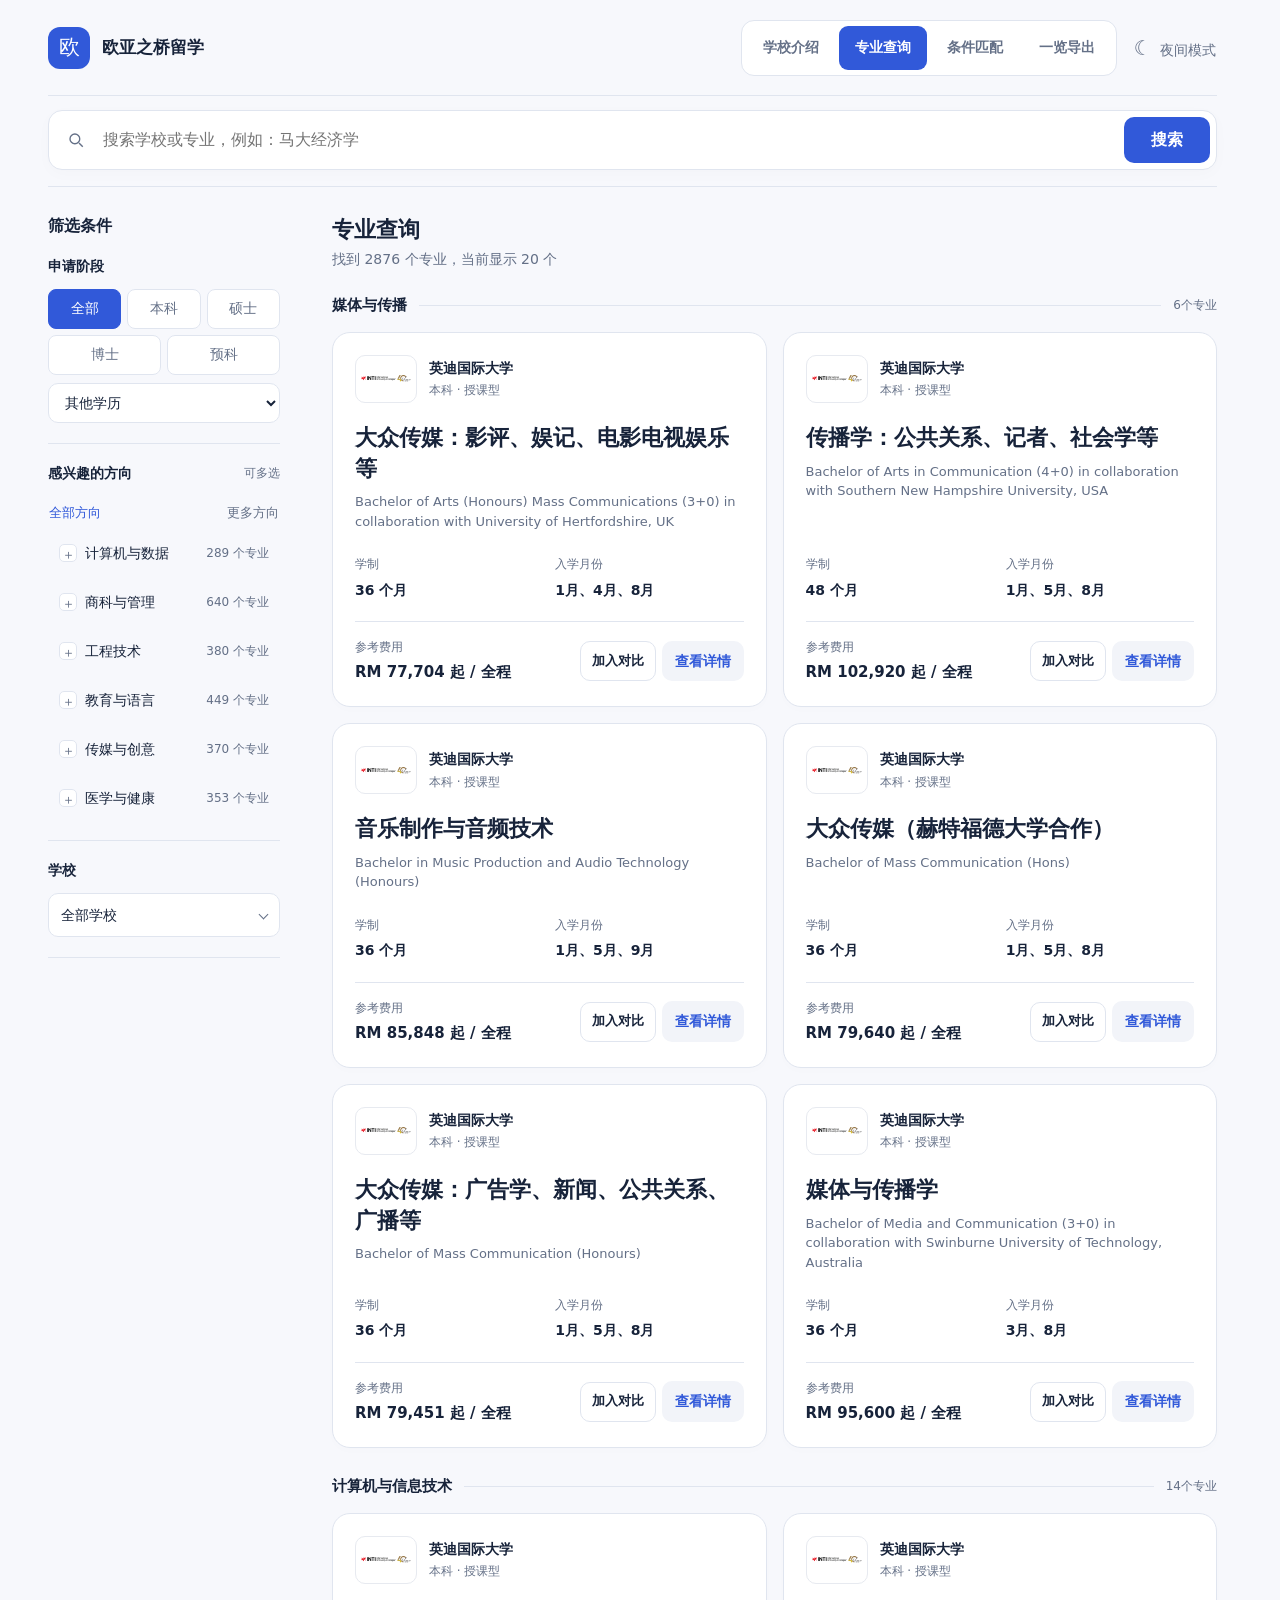
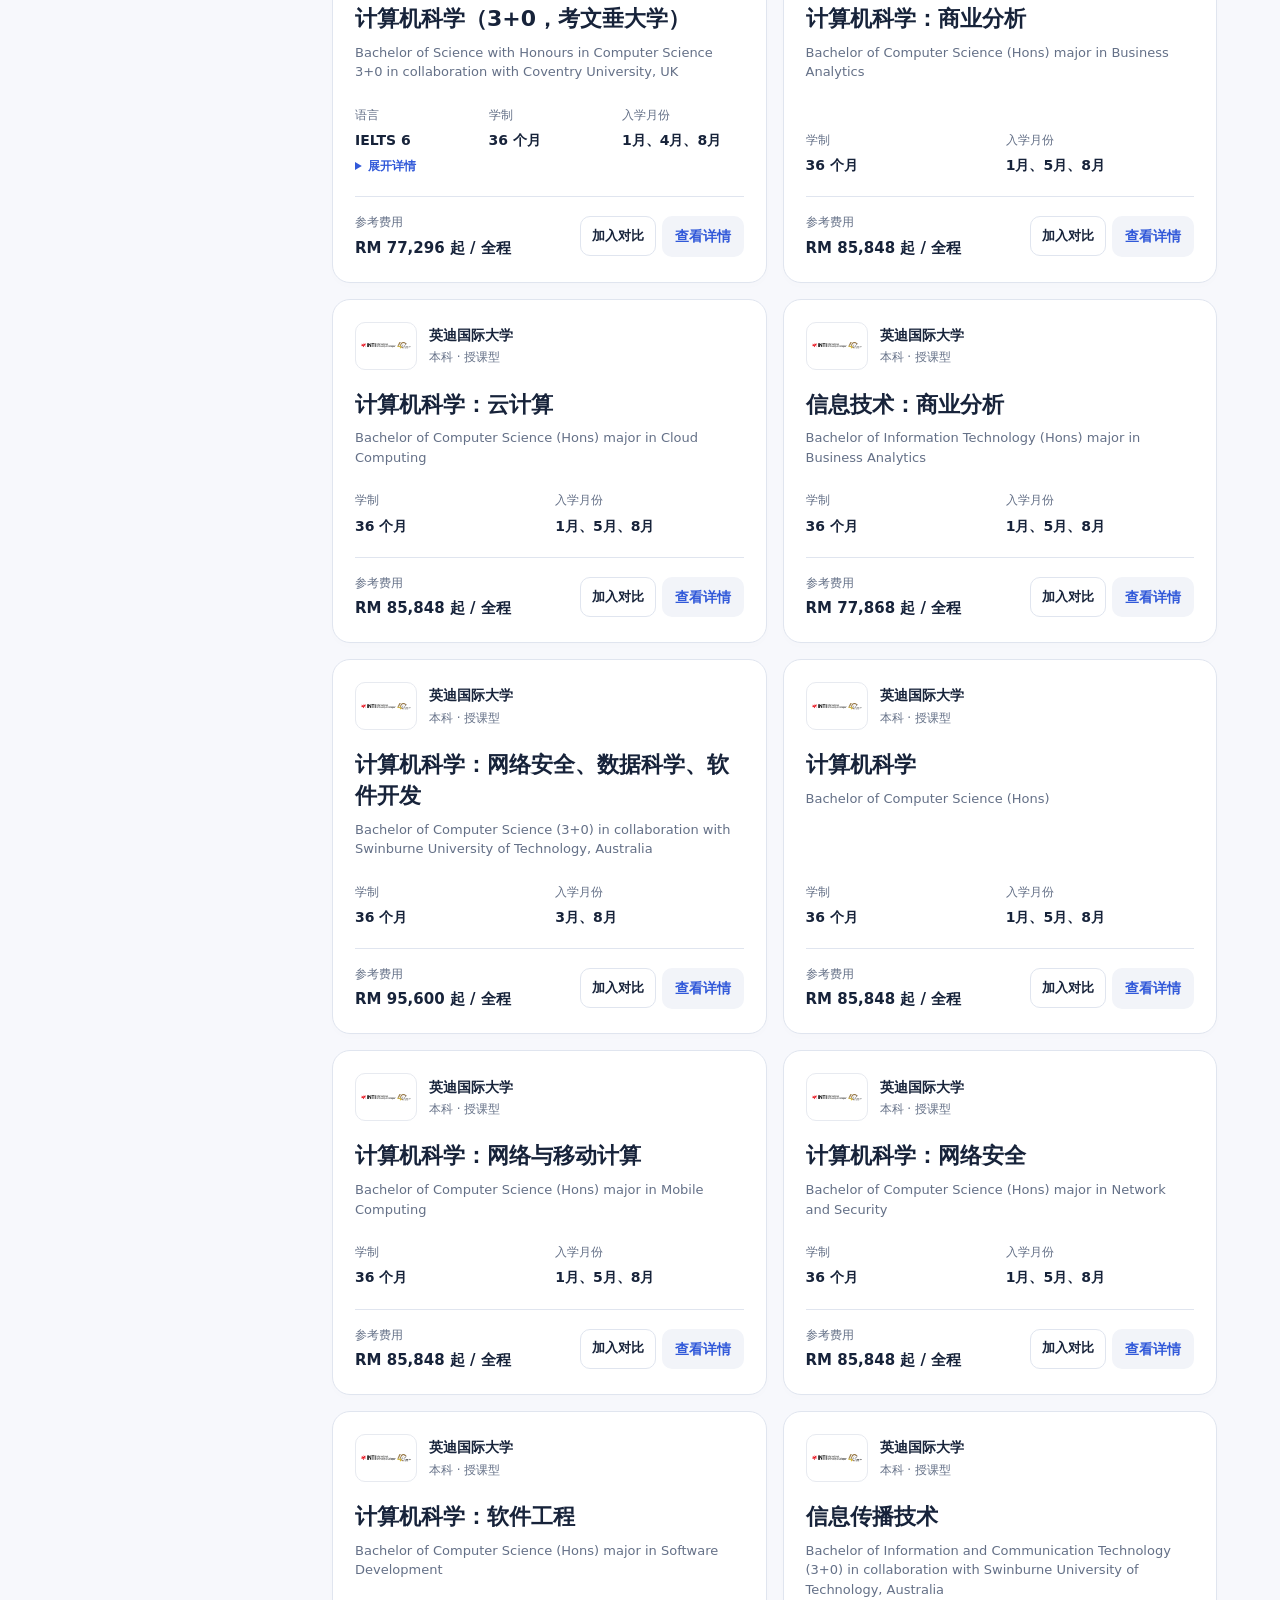
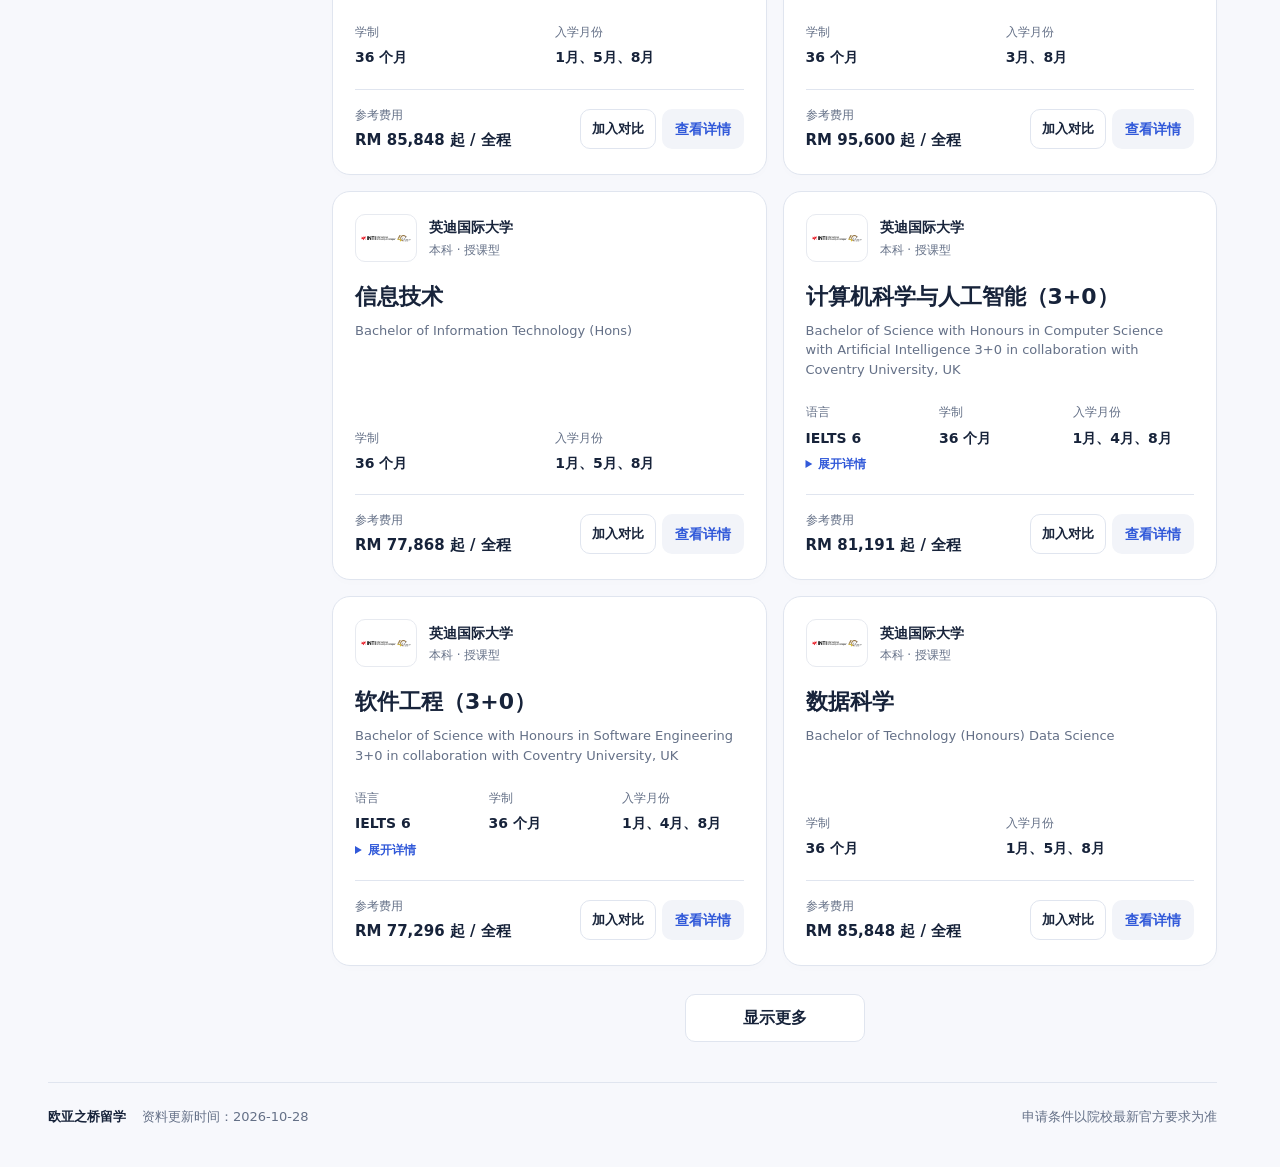
==== index.html @ bd7e1ab8 "Improve school and programme search" ====
<!doctype html>
<html lang="zh-CN"><head><meta charset="utf-8"><meta name="viewport" content="width=device-width,initial-scale=1,viewport-fit=cover">
<title>马来西亚留学专业查询</title><meta name="description" content="查询马来西亚院校专业、申请要求和学费，按学历、成绩与专业方向初筛适合的课程。"><meta name="theme-color" content="#f7f8fc"><script src="./theme.js?v=04ca59ab5c28aebd"></script><link rel="stylesheet" href="./style.css?v=04ca59ab5c28aebd"><link rel="icon" type="image/svg+xml" href="data:image/svg+xml,%3Csvg%20xmlns%3D%22http%3A%2F%2Fwww.w3.org%2F2000%2Fsvg%22%20viewBox%3D%220%200%2032%2032%22%3E%3Crect%20width%3D%2232%22%20height%3D%2232%22%20rx%3D%227%22%20fill%3D%22%230b0e11%22%2F%3E%3Cpath%20d%3D%22M7%208h8l1%202%201-2h8v16h-8l-1%202-1-2H7z%22%20fill%3D%22%2378d7d0%22%2F%3E%3Cpath%20d%3D%22M16%2010v14%22%20stroke%3D%22%230b0e11%22%20stroke-width%3D%222%22%2F%3E%3C%2Fsvg%3E"></head>
<body class="query-page"><main>
<header class="site-header"><a class="brand" href="./index.html" aria-label="欧亚之桥留学首页"><span class="brand-mark" aria-hidden="true">欧</span><span>欧亚之桥留学</span></a><div class="header-tools"><nav class="page-nav" aria-label="主要导航"><a class="page-link" href="./schools.html">学校介绍</a><a class="page-link" href="./index.html" aria-current="page">专业查询</a><a class="page-link" href="./match.html">条件匹配</a><a class="page-link" href="./overview.html">一览导出</a></nav><button id="themeToggle" class="theme-toggle" type="button" aria-pressed="false"><span aria-hidden="true">☾</span> 夜间模式</button></div></header>

<div class="explore-toolbar"><form id="search"><input id="q" type="search" enterkeyhint="search" aria-label="搜索学校或专业" placeholder="搜索学校或专业，例如：马大经济学"><button>搜索</button></form><button id="mobileFilters" class="secondary mobile-filter-toggle" type="button" aria-expanded="false" aria-controls="browsePanel">筛选条件</button><div id="activeFilters" class="active-filters" aria-label="已选条件" hidden></div></div>
<div class="query-layout">
<aside id="browsePanel" class="browse-panel" aria-label="筛选专业"><div class="filter-heading"><h2>筛选条件</h2><button id="closeFilters" class="secondary mobile-filter-toggle" type="button">完成</button></div>
  <section class="browse-step"><div class="step-heading"><h2>申请阶段</h2></div><input id="degree" type="hidden"><div class="stage-controls"><div id="degreeChoices" class="stage-choices"></div><select id="otherDegree" aria-label="其他学历"><option value="">其他学历</option><option value="Diploma">文凭课程</option><option value="Postgraduate Diploma">研究生文凭</option><option value="Postgraduate Certificate">研究生证书</option><option value="Certificate">证书课程</option><option value="Language Course">语言课程</option></select></div></section>
  <section class="browse-step"><div class="step-heading"><h2>感兴趣的方向</h2><span class="step-hint">可多选</span></div><input id="direction" type="hidden"><div class="direction-toolbar"><button id="allDirections" class="browse-all" type="button" aria-pressed="true">全部方向</button><button id="moreDirections" class="browse-all" type="button" aria-expanded="false" aria-controls="directionChoices">更多方向</button></div><div id="directionChoices" class="browse-directions"></div></section>
  <section class="browse-step school-step"><div class="step-heading"><h2>学校</h2></div><div class="filter-label school-control">学校<select id="university" aria-label="学校"><option value="">全部学校</option></select></div></section>
  <details id="filterPanel" class="filter-panel"><summary>更多申请条件</summary><div class="filter-content"><section class="filters advanced-filters"><div class="filter-label">学院<select id="faculty" aria-label="学院"><option value="">全部学院</option></select></div><div class="filter-label">培养类型<select id="type" aria-label="培养类型"><option value="">全部类型</option><option value="Coursework">授课型</option><option value="Research">研究型</option><option value="Mixed Mode">混合型</option><option value="Clinical">临床型</option></select></div><label>IELTS 要求不高于<input id="ielts" type="number" inputmode="decimal" min="0" max="9" step="0.5"></label><label>CGPA 要求不高于<input id="cgpa" type="number" inputmode="decimal" min="0" max="4" step="0.1"></label></section></div></details>
</aside>
<section class="directory" aria-label="专业查询结果"><div class="results-heading"><div><h1 class="directory-title">专业查询</h1><p id="count" role="status" aria-live="polite">正在加载专业资料…</p></div></div><div id="searchInterpretation" class="search-interpretation" aria-label="搜索条件识别" hidden></div><div id="results"></div><button id="loadMore" class="secondary load-more" type="button" hidden>显示更多</button></section>
</div><footer class="site-footer"><div class="footer-credit"><span class="site-brand">欧亚之桥留学</span><span id="dataDate"></span></div><span>申请条件以院校最新官方要求为准</span></footer></main>
<dialog id="detail" class="detail-panel" aria-labelledby="detailTitle"><div class="detail-bar"><span>专业详情</span><div class="detail-navigation"><button id="previousDetail" class="secondary" type="button" aria-label="查看上一个专业">上一个</button><button id="nextDetail" class="secondary" type="button" aria-label="查看下一个专业">下一个</button><button class="close" aria-label="关闭详情">×</button></div></div><div id="detailBody"></div></dialog>
<dialog id="copyFallback"><button class="close" aria-label="关闭">×</button><h2>复制文本</h2><p>自动复制未完成，请长按选中下方文字复制。</p><textarea id="copyText" readonly rows="12" aria-label="可复制的专业资料"></textarea></dialog>
<div id="toast" role="status" aria-live="polite" hidden></div><script src="./uum-guide.js?v=04ca59ab5c28aebd"></script><script src="./ui.js?v=04ca59ab5c28aebd"></script><script src="./detail.js?v=04ca59ab5c28aebd"></script><script src="./compare-export.js?v=04ca59ab5c28aebd"></script><script src="./compare.js?v=04ca59ab5c28aebd"></script><script src="./filters.js?v=04ca59ab5c28aebd"></script><script src="./search.js?v=04ca59ab5c28aebd"></script><script src="./hosted-data.js?v=04ca59ab5c28aebd"></script><script src="./app.js?v=04ca59ab5c28aebd"></script></body></html>
---- style.css ----
:root{font-family:"PingFang SC","Microsoft YaHei",system-ui,sans-serif;color:var(--ink);background:var(--bg);color-scheme:light;--bg:#f7f8fc;--panel:#fff;--surface:#f2f4f9;--panel2:#e9edf6;--ink:#17233a;--muted:#647087;--line:#e0e5ef;--accent:#3159d9;--action:#3159d9;--tint:#edf2ff;--nav:#edf0f6;--ease:cubic-bezier(.22,1,.36,1);--detail-width:min(560px,44vw)}
:root[data-theme=dark]{color-scheme:dark;--bg:#101725;--panel:#172235;--surface:#1d2a40;--panel2:#273650;--ink:#eef3fc;--muted:#a6b4cb;--line:#31415c;--accent:#a7beff;--action:#3d65df;--tint:#22375b;--nav:#1c2a40}
*{box-sizing:border-box}html{scroll-behavior:smooth;scrollbar-gutter:stable}body{margin:0;min-width:320px;line-height:1.6;background:var(--bg)}main{width:min(1480px,100%);margin:auto;padding:0 48px 40px}h1,h2,h3,h4,p{overflow-wrap:anywhere}h1,h2,h3,h4{line-height:1.4}h1{margin:0;font-size:clamp(28px,3.1vw,42px);letter-spacing:-.04em;font-weight:720}a{color:var(--accent);text-underline-offset:4px}button,input,select,textarea{font:inherit}button,a,input,select{-webkit-tap-highlight-color:transparent}button{min-height:44px;padding:10px 18px;border:1px solid transparent;border-radius:10px;color:#fff;background:var(--action);font-weight:600;cursor:pointer;touch-action:manipulation;transition:background 140ms,border-color 140ms,transform 140ms var(--ease),box-shadow 140ms}button:hover{background:#254bc6}button:active{transform:scale(.98)}button:disabled{opacity:.5;cursor:default;transform:none}.secondary{background:var(--panel);color:var(--ink);border-color:var(--line)}.secondary:hover{background:var(--tint);color:var(--accent);border-color:var(--accent)}button:focus-visible,summary:focus-visible,a:focus-visible{outline:3px solid var(--accent);outline-offset:3px}input,select,textarea{min-width:0;min-height:44px;padding:10px 12px;border:1px solid var(--line);border-radius:10px;background:var(--panel);color:var(--ink)}input:focus,select:focus,textarea:focus{outline:2px solid var(--accent);outline-offset:1px}[hidden]{display:none!important}
.site-header{display:flex;align-items:center;justify-content:space-between;gap:24px;min-height:96px;border-bottom:1px solid var(--line)}.brand{display:flex;align-items:center;gap:12px;color:var(--ink);text-decoration:none;font-size:17px;font-weight:700;flex-shrink:0}.brand-mark{display:grid;place-items:center;width:42px;height:42px;background:var(--action);color:#fff;border-radius:12px;font-size:21px;font-weight:500}.brand small{display:block;color:var(--muted);font-size:10px;letter-spacing:.13em;font-weight:500;margin-top:2px}.header-tools{display:flex;align-items:center;gap:16px}.page-nav{display:flex;gap:4px;padding:5px;border:1px solid var(--line);background:var(--panel);border-radius:13px}.page-link{display:inline-flex;align-items:center;justify-content:center;min-height:44px;padding:9px 16px;color:var(--muted);text-decoration:none;font-size:14px;font-weight:600;border-radius:9px;transition:background 140ms,color 140ms}.page-link:hover{color:var(--accent);background:var(--tint)}.page-link[aria-current=page]{background:var(--action);color:#fff}.theme-toggle{background:transparent;color:var(--muted);padding:8px 0;font-size:14px;font-weight:400;white-space:nowrap}.theme-toggle:hover{background:transparent;color:var(--accent)}.theme-toggle span{font-size:20px;margin-right:4px}
.explore-heading{display:flex;align-items:flex-end;justify-content:space-between;gap:24px;padding:30px 0 24px}.eyebrow{margin:0 0 8px;color:var(--accent);font-size:13px;font-weight:650;letter-spacing:.09em}.sub{margin:0 0 5px;color:var(--muted);font-size:15px}.explore-toolbar{display:flex;align-items:center;gap:12px;flex-wrap:wrap;position:sticky;top:0;z-index:12;padding:14px 0 16px;background:var(--bg);border-bottom:1px solid var(--line)}#search{min-width:0;display:flex;align-items:center;gap:8px;flex:1;margin:0;padding:6px;background:var(--panel);border:1px solid var(--line);border-radius:14px;box-shadow:0 4px 16px #17233a05}#search:focus-within{border-color:var(--accent);box-shadow:0 0 0 3px var(--tint)}#search:before{content:"";width:18px;height:18px;flex-shrink:0;margin-left:12px;background:url("data:image/svg+xml,%3Csvg xmlns='http://www.w3.org/2000/svg' viewBox='0 0 24 24' fill='none' stroke='%23647087' stroke-width='1.8'%3E%3Ccircle cx='10.5' cy='10.5' r='6.5'/%3E%3Cpath d='m16 16 5 5'/%3E%3C/svg%3E") center/contain no-repeat}#search input{flex:1;min-width:0;border:0;background:transparent;font-size:16px;padding:10px;outline:0}#search button{padding:9px 26px}.active-filters{display:flex;align-items:center;flex-wrap:wrap;gap:6px;flex-basis:100%;padding-top:2px}.selected-label{color:var(--muted);font-size:13px;margin-right:4px}.filter-chip{display:flex;align-items:center;gap:10px;min-height:36px;max-width:100%;padding:5px 10px;background:var(--tint);color:var(--accent);font-size:13px;font-weight:500;border-radius:8px}.filter-chip:hover{background:var(--panel2)}.filter-chip span{font-size:17px}.reset-filters{min-height:36px;background:transparent;color:var(--muted);padding:5px 10px;font-size:13px;font-weight:400}.reset-filters:hover{background:var(--surface);color:var(--accent)}
.query-layout{display:grid;grid-template-columns:248px minmax(0,1fr);align-items:start;gap:36px;padding-top:28px}.browse-panel{position:sticky;top:108px;max-height:calc(100dvh - 130px);overflow-y:auto;overflow-x:hidden;scrollbar-width:thin;padding-right:16px;overscroll-behavior:contain}.filter-heading{display:flex;align-items:center;justify-content:space-between}.filter-heading h2{margin:0;font-size:16px}.browse-step{padding:20px 0;border-bottom:1px solid var(--line)}.step-heading{display:flex;align-items:center;justify-content:space-between;gap:8px;margin-bottom:12px}.step-heading h2{margin:0;font-size:14px;font-weight:650}.step-hint{color:var(--muted);font-size:12px}.stage-controls{display:grid;gap:8px}.stage-choices{display:flex;flex-wrap:wrap;gap:6px}.stage-choices button{flex:1 0 29%;min-height:40px;padding:7px 8px;background:var(--panel);color:var(--muted);border:1px solid var(--line);border-radius:8px;font-size:14px;font-weight:500}.stage-choices button[aria-pressed=true]{background:var(--action);color:#fff;border-color:var(--action)}.stage-controls select{font-size:14px;width:100%;min-height:40px}.direction-toolbar{display:flex;justify-content:space-between;gap:8px}.browse-all{min-height:36px;padding:5px 0;background:transparent;color:var(--muted);font-size:13px;font-weight:400}.browse-all:hover{background:transparent;color:var(--accent)}.browse-all[aria-pressed=true]{color:var(--accent)}.browse-directions{display:grid;gap:5px;overflow-anchor:none}.direction-card{display:flex;align-items:center;justify-content:space-between;gap:8px;padding:9px 10px;min-height:44px;background:transparent;color:var(--ink);border:1px solid transparent;border-radius:9px;text-align:left;font-weight:400}.direction-card:hover{background:var(--surface)}.direction-card[aria-pressed=true]{background:var(--tint);color:var(--accent);border-color:var(--line)}.direction-name{display:flex;align-items:center;gap:8px;font-size:14px}.direction-mark{display:grid;place-items:center;order:-1;width:18px;height:18px;border:1px solid var(--line);border-radius:5px;font-size:13px;background:var(--panel);color:var(--muted)}.direction-card[aria-pressed=true] .direction-mark{background:var(--action);border-color:var(--action);color:#fff}.direction-hint{display:none}.direction-count{color:var(--muted);font-size:12px;white-space:nowrap}.school-control{font-size:0}.school-control select{width:100%;font-size:14px}.filter-panel{padding:16px 0}.filter-panel>summary{display:flex;align-items:center;justify-content:space-between;gap:8px;min-height:44px;font-size:14px;cursor:pointer;list-style:none;font-weight:600}.filter-panel>summary::-webkit-details-marker{display:none}.filter-panel>summary:after{content:"＋";font-weight:400;color:var(--muted);font-size:18px}.filter-panel[open]>summary:after{content:"−"}.filters{display:grid;gap:14px;padding-top:10px}.filters label,.filters .filter-label{font-size:14px;color:var(--muted)}.filters input,.filters select{display:block;width:100%;margin-top:6px}.mobile-filter-toggle{display:none}
.results-heading{display:flex;align-items:flex-end;justify-content:space-between;gap:20px;margin-bottom:24px}.directory-title{font-size:22px;margin:0 0 3px;letter-spacing:0}.results-heading .eyebrow{font-size:18px;letter-spacing:0;color:var(--ink);margin:0 0 3px;font-weight:650}#count{margin:0;color:var(--muted);font-size:14px;font-variant-numeric:tabular-nums}.results-hint{color:var(--muted);font-size:13px;padding-bottom:2px}.faculty{display:grid;grid-template-columns:repeat(2,minmax(0,1fr));gap:16px;margin-bottom:28px}.faculty>h2{grid-column:1/-1;display:flex;align-items:center;gap:12px;margin:0;font-size:15px;font-weight:600}.faculty>h2:after{content:"";height:1px;background:var(--line);flex:1}.faculty>h2 small{font-size:12px;color:var(--muted);font-weight:400;order:2}.course-card{display:flex;flex-direction:column;align-items:stretch;gap:0;margin:0;padding:22px;background:var(--panel);border:1px solid var(--line);border-radius:18px;box-shadow:0 3px 10px #17233a03;transition:border-color 180ms,box-shadow 180ms,transform 180ms var(--ease);min-width:0}.course-card:hover{border-color:#aebfeb;box-shadow:0 12px 26px #17233a0a;transform:translateY(-2px)}.course-card.is-selected{border-color:var(--accent);box-shadow:0 0 0 2px var(--tint)}.course-school{display:flex;align-items:center;gap:12px;margin-bottom:20px}.course-school>div{min-width:0}.match-school{display:flex;align-items:center;justify-content:center;flex-shrink:0;width:62px;height:48px;padding:5px;border:1px solid #e7eaf0;border-radius:10px;background:#fff;color:#17233a;text-align:center;font-size:13px;font-weight:600}.school-logo{width:52px;height:38px;max-width:100%;object-fit:contain}.school-name{margin:0;font-size:14px;font-weight:600;color:var(--ink)}.course-degree{display:block;margin-top:2px;font-size:12px;color:var(--muted)}.programme-content{flex:1}.course-card h3{margin:0;font-size:22px;letter-spacing:-.025em;line-height:1.4}.programme-title{display:block;text-align:left;padding:0;min-height:0;border:0;background:transparent;color:var(--ink);font-size:inherit;font-weight:650;line-height:inherit;border-radius:4px;overflow-wrap:anywhere}.programme-title:hover{background:transparent;color:var(--accent)}.match-program-meta{margin:8px 0 0;color:var(--muted);font-size:13px;line-height:1.5;overflow-wrap:anywhere}.course-facts{display:grid;grid-template-columns:repeat(3,minmax(0,1fr));gap:12px;margin:24px 0 20px}.course-facts div{min-width:0}.course-facts.facts-1{grid-template-columns:1fr}.course-facts.facts-2{grid-template-columns:repeat(2,minmax(0,1fr))}.course-facts dt{font-size:12px;color:var(--muted);margin-bottom:4px}.course-facts dd{font-size:14px;font-weight:600;margin:0;overflow-wrap:anywhere}.course-footer{display:flex;align-items:center;justify-content:space-between;gap:14px;padding-top:16px;margin-top:auto;border-top:1px solid var(--line)}.fee-label{display:block;color:var(--muted);font-size:12px}.course-fee{margin:3px 0 0;font-size:15px;font-weight:650;color:var(--ink)}.course-open{white-space:nowrap;flex-shrink:0;min-height:40px;padding:8px 12px;font-size:14px;background:var(--surface);border-color:transparent;color:var(--accent)}.answer{margin:0 0 18px;padding:12px;background:var(--tint);border-radius:10px;white-space:pre-line;font-size:14px}.answer h4{margin:0 0 5px;font-size:14px}.load-more{display:block;margin:28px auto 0;min-width:180px}.empty-state{padding:36px 24px;border:1px dashed var(--line);border-radius:16px;text-align:center;color:var(--muted)}.empty-state h2{font-size:20px;margin:0 0 8px;color:var(--ink)}.empty-state p{margin:0}.site-footer{display:flex;align-items:center;justify-content:space-between;flex-wrap:wrap;gap:16px;padding-top:24px;margin-top:40px;border-top:1px solid var(--line);color:var(--muted);font-size:13px}.footer-credit{display:flex;gap:16px;flex-wrap:wrap}.site-brand{color:var(--ink);font-weight:600}
/* One detail surface: a non-modal desktop panel and a full-screen mobile dialog. */
dialog{padding:24px;width:min(720px,94vw);max-height:90dvh;border:1px solid var(--line);border-radius:18px;background:var(--panel);color:var(--ink);box-shadow:0 20px 80px #0b17343d;overflow-y:auto;overscroll-behavior:contain;scrollbar-gutter:stable}dialog:not([open]){display:none}dialog::backdrop{background:#101b365c}.close{display:inline-grid;place-items:center;min-width:40px;min-height:40px;padding:2px 10px;background:var(--surface);color:var(--ink);font-size:24px;line-height:1;font-weight:400;border-color:var(--line)}.close:hover{background:var(--tint);color:var(--accent)}#copyFallback>.close{float:right}.detail-panel{max-width:none;position:fixed;inset:0 0 0 auto;width:var(--detail-width);height:100dvh;max-height:100dvh;margin:0;padding:0;border:0;border-left:1px solid var(--line);border-radius:0;box-shadow:-16px 0 60px #17233a15;z-index:30}.detail-bar{position:sticky;top:0;z-index:2;display:flex;align-items:center;justify-content:space-between;gap:12px;min-height:76px;padding:16px 24px;background:var(--panel);border-bottom:1px solid var(--line);font-size:14px;font-weight:600}.detail-navigation{display:flex;align-items:center;gap:6px}.detail-navigation>.secondary{min-height:40px;font-size:13px;padding:7px 10px}.detail-navigation button:disabled{opacity:.35}#detailBody{padding:26px 28px 40px}#detailBody h2{margin:0 0 10px;font-size:28px;letter-spacing:-.03em;line-height:1.4}.detail-school{display:flex;align-items:center;gap:12px;margin-bottom:24px}.detail-school p{margin:0;font-size:14px;font-weight:600}.detail-school small{display:block;font-size:12px;color:var(--muted);font-weight:400}.en{margin:0 0 22px;color:var(--muted);font-size:14px;line-height:1.6}.facts{display:grid;grid-template-columns:repeat(2,minmax(0,1fr));gap:12px;margin:24px 0}.facts div{min-width:0;padding:14px;background:var(--surface);border-radius:11px}.facts dt{font-size:12px;color:var(--muted)}.facts dd{margin:5px 0 0;font-size:14px;line-height:1.6;overflow-wrap:anywhere}.academic-preview{display:-webkit-box;-webkit-box-orient:vertical;-webkit-line-clamp:2;overflow:hidden}.requirements{margin-top:28px}.requirements>h3{font-size:18px;margin:0 0 8px}.summary-item{padding:18px 0;border-bottom:1px solid var(--line)}.summary-item:last-child{border-bottom:0}.summary-item h4{font-size:14px;margin:0 0 8px;color:var(--accent)}.summary-item p{margin:4px 0;white-space:pre-line;line-height:1.8;font-size:16px}.summary-item p.source,.source{font-size:13px;color:var(--muted)}.source a{color:var(--accent);overflow-wrap:anywhere}.actions{display:flex;flex-wrap:wrap;gap:10px;margin-top:24px}.actions button{font-size:14px}.modal-open{overflow:hidden}.detail-loading{padding:20px 0;min-height:300px}.detail-loading p{color:var(--muted);font-size:14px}.skeleton-line{height:18px;margin:22px 0;background:var(--panel2);border-radius:6px;animation:loading-pulse 1.1s ease-in-out infinite alternate}.skeleton-line:nth-child(3){width:82%}.skeleton-line:nth-child(4){width:62%}#copyText{width:100%;min-height:220px;margin-top:12px;font-size:16px}#toast{position:fixed;bottom:max(24px,env(safe-area-inset-bottom));left:50%;transform:translateX(-50%);width:max-content;max-width:calc(100vw - 32px);padding:12px 20px;background:var(--ink);color:var(--bg);border-radius:12px;z-index:100;box-shadow:0 8px 30px #0002;font-size:14px}
/* Guided matching shares the same school and programme visual language. */
.match-layout{display:grid;grid-template-columns:280px minmax(0,1fr);gap:64px;max-width:1160px;margin:36px auto 0;align-items:start}.match-guide{position:sticky;top:32px}.match-guide h2{margin:0 0 12px;font-size:26px}.match-guide>p{color:var(--muted);font-size:15px;margin:0 0 30px}.match-progress{display:grid;gap:8px;margin:0;padding:0;list-style:none}.match-progress button{display:flex;align-items:center;gap:12px;text-align:left;width:100%;background:transparent;color:var(--muted);padding:12px;font-size:14px;font-weight:500;border-radius:12px}.match-progress button:hover{background:var(--surface)}.match-progress button[aria-current=step]{background:var(--tint);color:var(--accent)}.progress-number{display:grid;place-items:center;width:30px;height:30px;border:1px solid var(--line);border-radius:50%;font-size:13px}.match-progress button[aria-current=step] .progress-number{background:var(--action);border-color:var(--action);color:#fff}.progress-label{display:grid;gap:2px}.progress-label small{font-size:12px;font-weight:400}.match-form{display:block;margin:0;border:1px solid var(--line);border-radius:22px;padding:30px;background:var(--panel);box-shadow:0 14px 40px #17233a04}.match-step-header{margin-bottom:28px}.match-step-header .eyebrow{font-size:13px}.match-step-header h1{font-size:28px;letter-spacing:-.03em;margin:0 0 8px}.match-step-header p:last-child{margin:0;color:var(--muted);font-size:14px}.match-form fieldset{padding:0;margin:0 0 26px;border:0;min-width:0}.match-form legend{padding:0;font-size:16px;font-weight:650;margin-bottom:12px}.match-form legend span{display:none}.choice-grid{display:grid;grid-template-columns:repeat(3,minmax(0,1fr));gap:10px}.direction-grid{grid-template-columns:repeat(3,minmax(0,1fr))}.five,.score-grid{grid-template-columns:repeat(3,minmax(0,1fr))}.choice-grid label{position:relative;min-width:0}.choice-grid input{position:absolute;opacity:0;inset:0;pointer-events:none}.choice-grid label>span{display:flex;min-height:70px;flex-direction:column;justify-content:center;padding:12px 14px;border:1px solid var(--line);border-radius:11px;background:var(--panel);color:var(--ink);font-size:14px;font-weight:600;cursor:pointer;transition:background 140ms,border-color 140ms,transform 140ms var(--ease)}.choice-grid label>span small{margin-top:5px;font-size:12px;color:var(--muted);font-weight:400}.choice-grid input:checked+span{border-color:var(--accent);background:var(--tint);color:var(--accent);box-shadow:inset 0 0 0 1px var(--accent)}.choice-grid input:focus-visible+span{outline:3px solid var(--accent);outline-offset:3px}.choice-grid label>span:hover{border-color:var(--accent);background:var(--surface)}.choice-grid label>span:active{transform:scale(.985)}.match-help{color:var(--muted);font-size:13px;margin:16px 0 0}.match-step-actions{display:flex;align-items:center;justify-content:space-between;gap:12px;padding-top:24px;border-top:1px solid var(--line)}.match-next,.match-submit{min-width:170px;margin-left:auto}.match-summary{display:flex;justify-content:space-between;align-items:center;gap:24px;margin:0 0 24px;padding:24px;border:1px solid var(--line);border-radius:18px;background:var(--panel)}.match-summary h2{margin:0 0 8px;font-size:28px;letter-spacing:-.03em}.match-summary p{margin:0;color:var(--muted);font-size:14px}.match-summary .eyebrow{margin-bottom:8px;color:var(--accent)}.match-results{margin-top:28px}.match-results #matchList{display:grid;grid-template-columns:repeat(3,minmax(0,1fr));gap:18px}.match-reasons{display:flex;flex-wrap:wrap;gap:6px;margin:0 0 18px}.match-reasons span{padding:5px 8px;border-radius:6px;background:var(--tint);color:var(--accent);font-size:12px;line-height:1.6}.conversion-note{padding:12px 0 0}.answer-summary{display:flex;flex-wrap:wrap;gap:6px;margin-bottom:24px}.answer-summary button{background:var(--tint);color:var(--accent);min-height:36px;padding:6px 12px;font-size:13px;font-weight:500}.match-form[hidden]{display:none}.match-step-meter{display:none}.match-error{color:var(--accent);font-size:14px;margin-top:16px}.match-results .empty-state{grid-column:1/-1}
.filter-select{position:relative;margin-top:6px}.school-control .filter-select{margin:0;font-size:14px}.filter-select>button{display:flex;align-items:center;justify-content:space-between;gap:8px;text-align:left;width:100%;padding:10px 12px;background:var(--panel);color:var(--ink);border:1px solid var(--line);font-size:14px;font-weight:400}.filter-select>button>span{overflow:hidden;text-overflow:ellipsis;white-space:nowrap}.filter-select>button:after{content:"";width:6px;height:6px;flex-shrink:0;border-right:1.5px solid var(--muted);border-bottom:1.5px solid var(--muted);transform:rotate(45deg)}.filter-select>button[aria-expanded=true]{border-color:var(--accent)}.filter-options{position:absolute;top:calc(100% + 6px);left:0;width:100%;max-height:260px;overflow:auto;overscroll-behavior:contain;padding:5px;background:var(--panel);border:1px solid var(--line);border-radius:12px;box-shadow:0 12px 30px #0002;z-index:20}.filter-options.above{top:auto;bottom:calc(100% + 6px)}.filter-options>button{display:block;text-align:left;width:100%;padding:10px;min-height:42px;background:transparent;color:var(--ink);font-size:14px;font-weight:400;white-space:normal}.filter-options>button:hover,.filter-options>button:focus-visible{background:var(--surface);outline:0;color:var(--accent)}.filter-options>button[aria-selected=true]{background:var(--tint);color:var(--accent)}
@keyframes loading-pulse{to{opacity:.4}}@keyframes content-in{from{opacity:0;transform:translateY(6px)}to{opacity:1;transform:none}}.course-card.arriving{animation:content-in 220ms var(--ease) both}#toast:not([hidden]){animation:content-in 160ms var(--ease)}
@media(min-width:1100px){body.detail-open .query-layout{margin-right:calc(var(--detail-width) - 20px);grid-template-columns:210px minmax(0,1fr);gap:24px}body.detail-open .faculty{grid-template-columns:1fr}body.detail-open .results-hint{display:none}body.detail-open .match-results{margin-right:calc(var(--detail-width) - 20px)}body.detail-open .match-results #matchList{grid-template-columns:1fr}}
@media(min-width:1100px) and (max-width:1399px){body.detail-open .browse-panel{display:none}body.detail-open .query-layout{grid-template-columns:minmax(0,1fr)}}
@media(max-width:1199px){main{padding-inline:28px}.query-layout{gap:24px;grid-template-columns:226px minmax(0,1fr)}.course-card{padding:18px}.course-card h3{font-size:20px}.course-facts{gap:8px}.match-layout{gap:32px;grid-template-columns:240px minmax(0,1fr)}.match-results #matchList{grid-template-columns:repeat(2,minmax(0,1fr))}}
@media(max-width:1099px){html{scrollbar-gutter:auto}.site-header{min-height:86px}.header-tools{gap:12px}.brand{font-size:15px}.brand small{font-size:9px}.page-link{padding:8px 12px}.explore-heading{display:block;padding:24px 0 16px}.sub{margin-top:10px}.query-layout{grid-template-columns:1fr;padding-top:24px}.mobile-filter-toggle{display:inline-flex;align-items:center;justify-content:center;font-size:14px;white-space:nowrap}.browse-panel{display:none;position:relative;top:auto;max-height:none;overflow:visible;padding:20px;border:1px solid var(--line);border-radius:16px;background:var(--panel)}.browse-panel.filters-visible{display:block}.browse-directions{grid-template-columns:repeat(2,minmax(0,1fr))}.stage-choices button{flex:1 0 15%}.stage-controls select{max-width:260px}.advanced-filters{grid-template-columns:repeat(2,minmax(0,1fr))}.direction-count{font-size:12px}.detail-panel{width:min(760px,100vw);inset:0;margin:0 0 0 auto}.match-layout{grid-template-columns:1fr;gap:20px;max-width:800px}.match-guide{position:static}.match-guide h2,.match-guide>p{display:none}.match-progress{grid-template-columns:repeat(3,minmax(0,1fr));gap:6px}.match-progress button{padding:10px}.progress-label small{display:none}.match-results #matchList{grid-template-columns:repeat(2,minmax(0,1fr))}}
@media(max-width:720px){main{padding:0 18px calc(28px + env(safe-area-inset-bottom))}.site-header{flex-wrap:wrap;gap:16px;padding:18px 0;min-height:0}.brand-mark{width:36px;height:36px;border-radius:10px;font-size:18px}.brand{gap:9px;font-size:15px}.brand small{font-size:9px}.header-tools{display:contents}.page-nav{order:3;width:100%;padding:4px}.page-nav .page-link{flex:1;padding:9px 10px;font-size:14px}.theme-toggle{margin-left:auto;font-size:13px}.theme-toggle span{font-size:19px}h1{font-size:28px}.explore-heading{padding:22px 0 14px}.explore-heading .eyebrow{font-size:12px;margin-bottom:7px}.sub{font-size:14px;margin-top:8px}.explore-toolbar{gap:8px;padding:10px 0 12px}#search{padding:4px}#search:before{width:16px;height:16px;margin-left:8px}#search input{padding:8px 6px;font-size:14px}#search button{padding:8px 12px;font-size:14px}.mobile-filter-toggle{padding:8px 12px;min-height:46px}.active-filters{gap:5px;flex-wrap:nowrap;overflow-x:auto;padding-bottom:3px;scrollbar-width:none}.active-filters button{flex-shrink:0;white-space:nowrap}.selected-label{display:none}.filter-chip{font-size:12px;min-height:34px}.query-layout{padding-top:22px;gap:20px}.browse-panel{padding:16px}.browse-directions{grid-template-columns:1fr 1fr;gap:4px}.direction-card{padding:8px 5px;gap:4px}.direction-name{font-size:13px;gap:6px}.direction-count{font-size:11px}.stage-choices button{flex:1 0 28%}.results-heading{margin-bottom:18px}.directory-title{font-size:22px;margin:0 0 3px;letter-spacing:0}.results-heading .eyebrow{font-size:17px}.results-hint{display:none}#count{font-size:13px}.faculty{grid-template-columns:1fr;gap:12px;margin-bottom:24px}.faculty>h2{font-size:14px;gap:8px}.course-card{padding:20px;border-radius:16px}.course-school{margin-bottom:18px}.course-card h3{font-size:22px}.course-facts{margin-top:22px}.course-fee{font-size:15px}.match-program-meta{font-size:13px}.site-footer{align-items:flex-start;font-size:12px;margin-top:30px}.footer-credit{gap:8px}.detail-panel{width:100vw;height:100dvh;max-height:100dvh;border:0}.detail-bar{padding:12px 18px;min-height:68px;padding-top:max(12px,env(safe-area-inset-top))}#detailBody{padding:22px 20px calc(32px + env(safe-area-inset-bottom))}#detailBody h2{font-size:26px}.detail-navigation>.secondary{font-size:12px;padding:7px 8px}.facts{gap:8px}.facts div{padding:12px}.summary-item p{font-size:16px}.match-layout{margin-top:20px;gap:16px}.match-guide{overflow:hidden}.match-progress button{flex-direction:column;gap:7px;text-align:center;padding:10px 6px;font-size:13px;min-height:86px}.progress-label{display:block}.progress-number{width:28px;height:28px}.match-form{padding:22px 18px;border-radius:18px}.match-step-header{margin-bottom:24px}.match-step-header h1{font-size:25px}.choice-grid,.choice-grid.three{grid-template-columns:repeat(3,minmax(0,1fr))}.direction-grid{grid-template-columns:repeat(2,minmax(0,1fr))}.choice-grid label>span{padding:12px 10px;font-size:14px}.choice-grid label>span small{font-size:11px}.match-step-actions{padding-top:20px}.match-next,.match-submit{min-width:150px}.match-summary{padding:20px;align-items:flex-start;flex-direction:column;gap:16px}.match-summary h2{font-size:25px}.match-results #matchList{grid-template-columns:1fr;gap:14px}.match-results{margin-top:24px}.answer-summary{margin-bottom:18px}.match-help{font-size:13px}}
@media(hover:none){.course-card:hover{transform:none;box-shadow:none}.choice-grid label>span:hover{background:var(--panel)}.choice-grid input:checked+span:hover{background:var(--tint)}}
@media(prefers-reduced-motion:reduce){html{scroll-behavior:auto}*,*:before,*:after{animation:none!important;transition:none!important}button:active,.course-card:hover,.choice-grid label>span:active{transform:none}}

/* Curriculum stays inside the existing programme detail panel. */
.curriculum details{margin:12px 0;border-top:1px solid var(--line);padding-top:10px}.curriculum summary{cursor:pointer;font-weight:700;overflow-wrap:anywhere}.curriculum table{width:100%;border-collapse:collapse;margin:10px 0}.curriculum th,.curriculum td{padding:8px 6px;border-bottom:1px solid var(--line);text-align:left;vertical-align:top;overflow-wrap:anywhere}.curriculum th:first-child,.curriculum td:first-child{width:29%;font-size:12px}.curriculum th:last-child,.curriculum td:last-child{width:54px;text-align:center;white-space:nowrap}.curriculum td:nth-child(2){font-size:14px}
.curriculum .course-names th,.curriculum .course-names td{width:auto;text-align:left;white-space:normal;font-size:14px}.curriculum .en{display:block}.curriculum td:nth-child(2){overflow-wrap:anywhere}
.curriculum .no-credit th:last-child,.curriculum .no-credit td:last-child{width:auto;text-align:left;white-space:normal}

.search-interpretation{margin:-8px 0 20px}.query-conditions{display:flex;flex-wrap:wrap;align-items:center;gap:6px}.query-conditions>span{font-size:12px;color:var(--muted);margin-right:3px}.query-conditions button{display:inline-flex;align-items:center;gap:8px;max-width:100%;text-align:left}.query-note,.query-conflict{margin:8px 0 0;font-size:13px;color:var(--muted)}.query-conflict{padding:10px 12px;border-left:3px solid var(--accent);background:var(--tint);color:var(--ink);border-radius:0 8px 8px 0}

/* Programme comparison shares the existing cards and curriculum renderer. */
.course-actions{display:flex;align-items:center;flex-wrap:wrap;justify-content:flex-end;gap:6px;flex-shrink:0}.course-footer{flex-wrap:wrap}.course-footer>div:first-child{flex:1;min-width:130px}.compare-toggle{min-height:40px;padding:8px 11px;font-size:13px;white-space:nowrap}.compare-toggle[aria-pressed=true]{color:var(--accent);background:var(--tint);border-color:var(--accent)}
body.compare-active main{padding-bottom:190px}body.compare-active #detailBody{padding-bottom:200px}.compare-open{overflow:hidden}
.compare-tray{position:fixed;z-index:45;bottom:max(16px,env(safe-area-inset-bottom));left:50%;transform:translateX(-50%);width:min(1000px,calc(100% - 32px));padding:14px 18px;background:var(--panel);border:1px solid var(--line);border-radius:16px;box-shadow:0 8px 36px #17233a26}.compare-tray-heading{display:flex;align-items:center;justify-content:space-between;gap:12px}.compare-tray-heading strong{font-size:14px}.compare-tray-actions{display:flex;gap:8px}.compare-tray-actions button{min-height:40px;padding:7px 12px;font-size:13px}.compare-selected{display:flex;gap:8px;overflow-x:auto;margin-top:10px;padding-bottom:2px}.compare-chip{display:flex;align-items:center;gap:10px;max-width:300px;min-width:0;flex-shrink:0;min-height:36px;padding:6px 10px;background:var(--surface);color:var(--ink);font-size:12px;font-weight:400;text-align:left}.compare-chip:hover{background:var(--tint);color:var(--accent)}.compare-chip>span:first-child{overflow:hidden;text-overflow:ellipsis;white-space:nowrap}.compare-chip>span:last-child{font-size:17px}.compare-notice{font-size:13px;color:var(--accent);margin:8px 0 0}
.compare-dialog{padding:0;width:min(1440px,96vw);max-width:none;max-height:94dvh;margin:auto;overflow:hidden;display:flex;flex-direction:column;border-radius:18px}.compare-heading{display:flex;justify-content:space-between;align-items:flex-start;gap:20px;padding:20px 24px;border-bottom:1px solid var(--line);flex-shrink:0}.compare-heading h2{font-size:24px;margin:0}.compare-heading p{font-size:13px;color:var(--muted);margin:6px 0 0}.compare-heading .close{flex-shrink:0}.compare-body{min-height:0;overflow:hidden}.compare-scroll{max-height:calc(94dvh - 186px);overflow:auto;overscroll-behavior:contain;scrollbar-gutter:stable}.compare-grid{border-collapse:separate;border-spacing:0;table-layout:fixed;min-width:100%;width:max-content}.compare-label-col{width:130px}.compare-programme-col{width:260px}.compare-grid>thead>tr>th,.compare-grid>tbody>tr>th,.compare-grid>tbody>tr>td{padding:18px;border-right:1px solid var(--line);border-bottom:1px solid var(--line);text-align:left;vertical-align:top;white-space:pre-line;overflow-wrap:anywhere;background:var(--panel);font-size:14px}.compare-grid>thead>tr>th{position:sticky;top:0;z-index:2;background:var(--surface);font-weight:400}.compare-grid>thead>tr>th:first-child,.compare-grid>tbody>tr>th{position:sticky;left:0;z-index:1;background:var(--surface);font-size:13px;font-weight:650;box-shadow:2px 0 0 var(--line)}.compare-grid>thead>tr>th:first-child{z-index:3}.compare-school{display:block;font-size:13px;color:var(--accent);margin-bottom:6px}.compare-grid>thead strong{display:block;font-size:17px;line-height:1.5}.compare-grid small{display:block;margin-top:6px;color:var(--muted);font-size:12px;line-height:1.5;font-weight:400}.compare-remove{min-height:34px;padding:5px 9px;margin-top:12px;font-size:12px}.compare-missing{color:var(--muted)}.compare-sources{font-size:12px;margin-top:10px}.compare-caveat{font-size:12px;color:var(--accent);margin:0 0 8px}.compare-curriculum>summary{font-size:14px;font-weight:600;cursor:pointer;color:var(--accent)}.compare-curriculum>.curriculum{margin-top:14px}.compare-curriculum .curriculum>h3{font-size:16px}.compare-curriculum .curriculum p{font-size:13px;line-height:1.7}.compare-curriculum .curriculum summary{font-size:13px}.compare-dialog-footer{display:flex;justify-content:space-between;align-items:center;gap:12px;padding:12px 24px;border-top:1px solid var(--line);background:var(--panel);font-size:13px;color:var(--muted);flex-shrink:0}.compare-dialog-footer button{font-size:13px;min-height:40px;padding:7px 12px}.compare-sr-only{position:absolute;width:1px;height:1px;overflow:hidden;clip-path:inset(50%);white-space:nowrap}
@media(max-width:720px){.course-actions{width:100%;justify-content:flex-end}.compare-tray{width:calc(100% - 20px);padding:12px;border-radius:13px;bottom:max(10px,env(safe-area-inset-bottom))}.compare-tray-heading{gap:6px}.compare-tray-heading strong{font-size:13px}.compare-tray-actions{gap:6px}.compare-tray-actions button{padding:7px 9px;font-size:12px}.compare-chip{max-width:250px}.compare-dialog{inset:0;width:100vw;height:100dvh;max-height:100dvh;border-radius:0;border:0}.compare-heading{padding:16px;gap:10px;padding-top:max(16px,env(safe-area-inset-top))}.compare-heading h2{font-size:22px}.compare-heading p{font-size:12px}.compare-body{flex:1}.compare-scroll{height:100%;max-height:none}.compare-label-col{width:88px}.compare-programme-col{width:250px}.compare-grid>thead>tr>th,.compare-grid>tbody>tr>th,.compare-grid>tbody>tr>td{padding:14px 12px;font-size:13px}.compare-grid>thead>tr>th:first-child,.compare-grid>tbody>tr>th{font-size:12px}.compare-grid>thead strong{font-size:16px}.compare-dialog-footer{padding:12px 16px;padding-bottom:max(12px,env(safe-area-inset-bottom))}}
.compare-export-dialog{padding:0;width:min(1380px,96vw);max-width:none;max-height:94dvh;margin:auto;overflow:hidden;border-radius:18px}.compare-export-dialog[open]{display:flex;flex-direction:column}.compare-export-layout{display:grid;grid-template-columns:245px minmax(0,1fr);min-height:0;overflow:auto}.compare-export-options{padding:20px;border-right:1px solid var(--line);font-size:13px}.compare-export-options>p:first-child{margin-top:0;color:var(--muted)}.compare-export-options fieldset{border:0;padding:0;margin:0 0 18px;display:grid;gap:2px}.compare-export-options legend{font-weight:650;margin-bottom:10px}.compare-export-options label{display:flex;align-items:center;gap:10px;min-height:38px;cursor:pointer}.compare-export-options input{width:17px;height:17px;margin:0;accent-color:var(--action)}.compare-export-options button{font-size:13px;min-height:40px;padding:8px 12px}.compare-export-note{font-size:12px;line-height:1.7;color:var(--muted)}.compare-export-result{padding:18px 24px;background:var(--surface);min-width:0}.compare-export-result>p{font-size:13px;margin:0 0 14px;color:var(--muted)}#compareExportPreview{display:grid;gap:22px}#compareExportPreview figure{margin:0;display:grid;gap:12px;justify-items:start}#compareExportPreview img{display:block;width:100%;height:auto;background:#fff;box-shadow:0 3px 16px #17233a15;border-radius:4px}.compare-download{display:inline-block;border-radius:9px;background:var(--action);color:#fff;font-size:13px;font-weight:600;padding:11px 16px;text-decoration:none}.compare-download:hover{filter:brightness(1.08)}
@media(max-width:720px){.compare-dialog-footer{flex-wrap:wrap}.compare-dialog-footer>.compare-tray-actions{margin-left:auto}.compare-export-dialog{inset:0;width:100vw;height:100dvh;max-height:100dvh;border-radius:0;border:0}.compare-export-layout{display:block}.compare-export-options{padding:16px;border-right:0;border-bottom:1px solid var(--line)}.compare-export-options fieldset{grid-template-columns:repeat(2,minmax(0,1fr));gap:2px 12px;margin-bottom:12px}.compare-export-options label{font-size:13px;min-height:40px}.compare-export-result{padding:16px}.compare-export-dialog .compare-dialog-footer{padding-bottom:max(12px,env(safe-area-inset-bottom))}}
 .course-fact-more{margin-top:6px;font-size:12px;font-weight:400}.course-fact-more summary{color:var(--accent);cursor:pointer;font-weight:600}.course-fact-more p{margin:6px 0 0;font-size:12px;font-weight:400;line-height:1.5;white-space:pre-wrap}
.fee-source{display:block;margin-top:3px;color:var(--accent);font-size:12px;text-decoration:none}.fee-source:hover{text-decoration:underline}

/* Keep the established card grid; long requirements expand in place. */
.query-card .course-fact-preview{display:block}.query-card .course-fact-preview.is-truncated{display:-webkit-box;-webkit-box-orient:vertical;-webkit-line-clamp:3;overflow:hidden}.query-card dd:has(.course-fact-more[open])>.course-fact-preview{display:none}
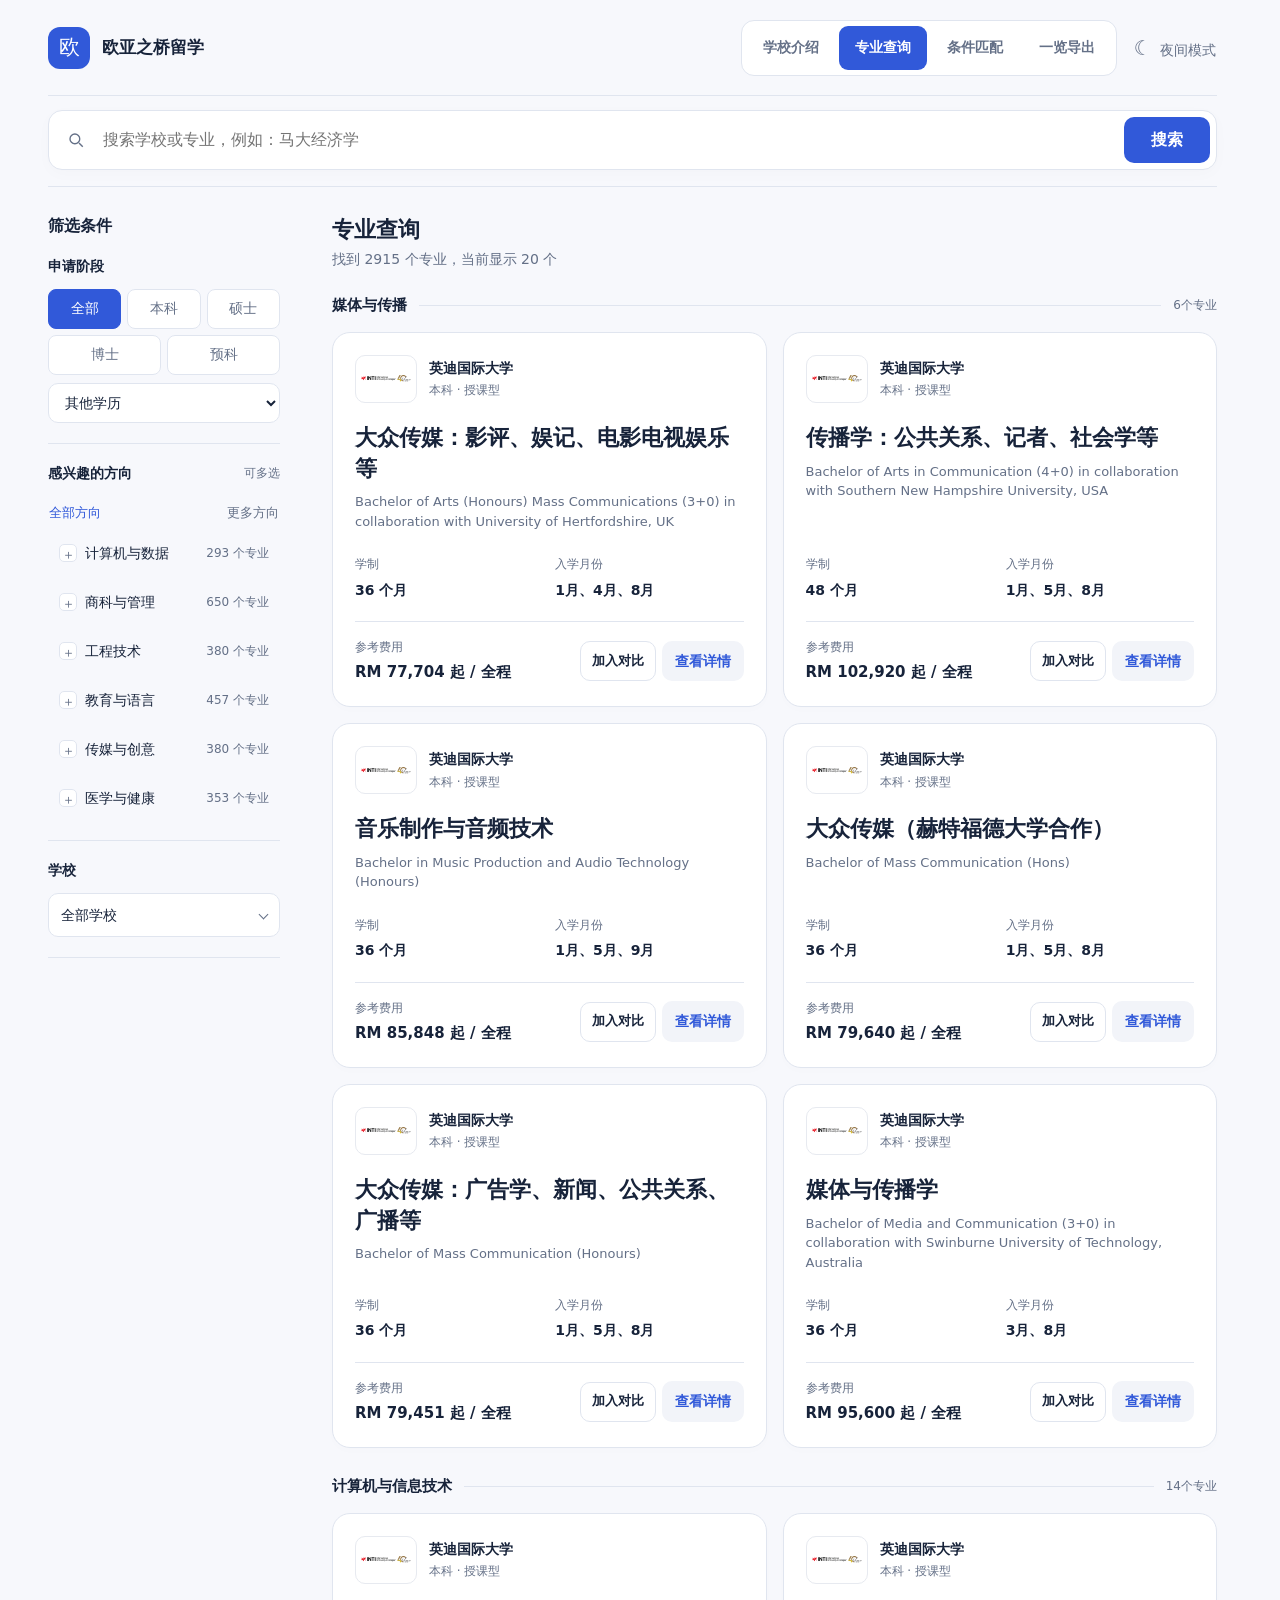
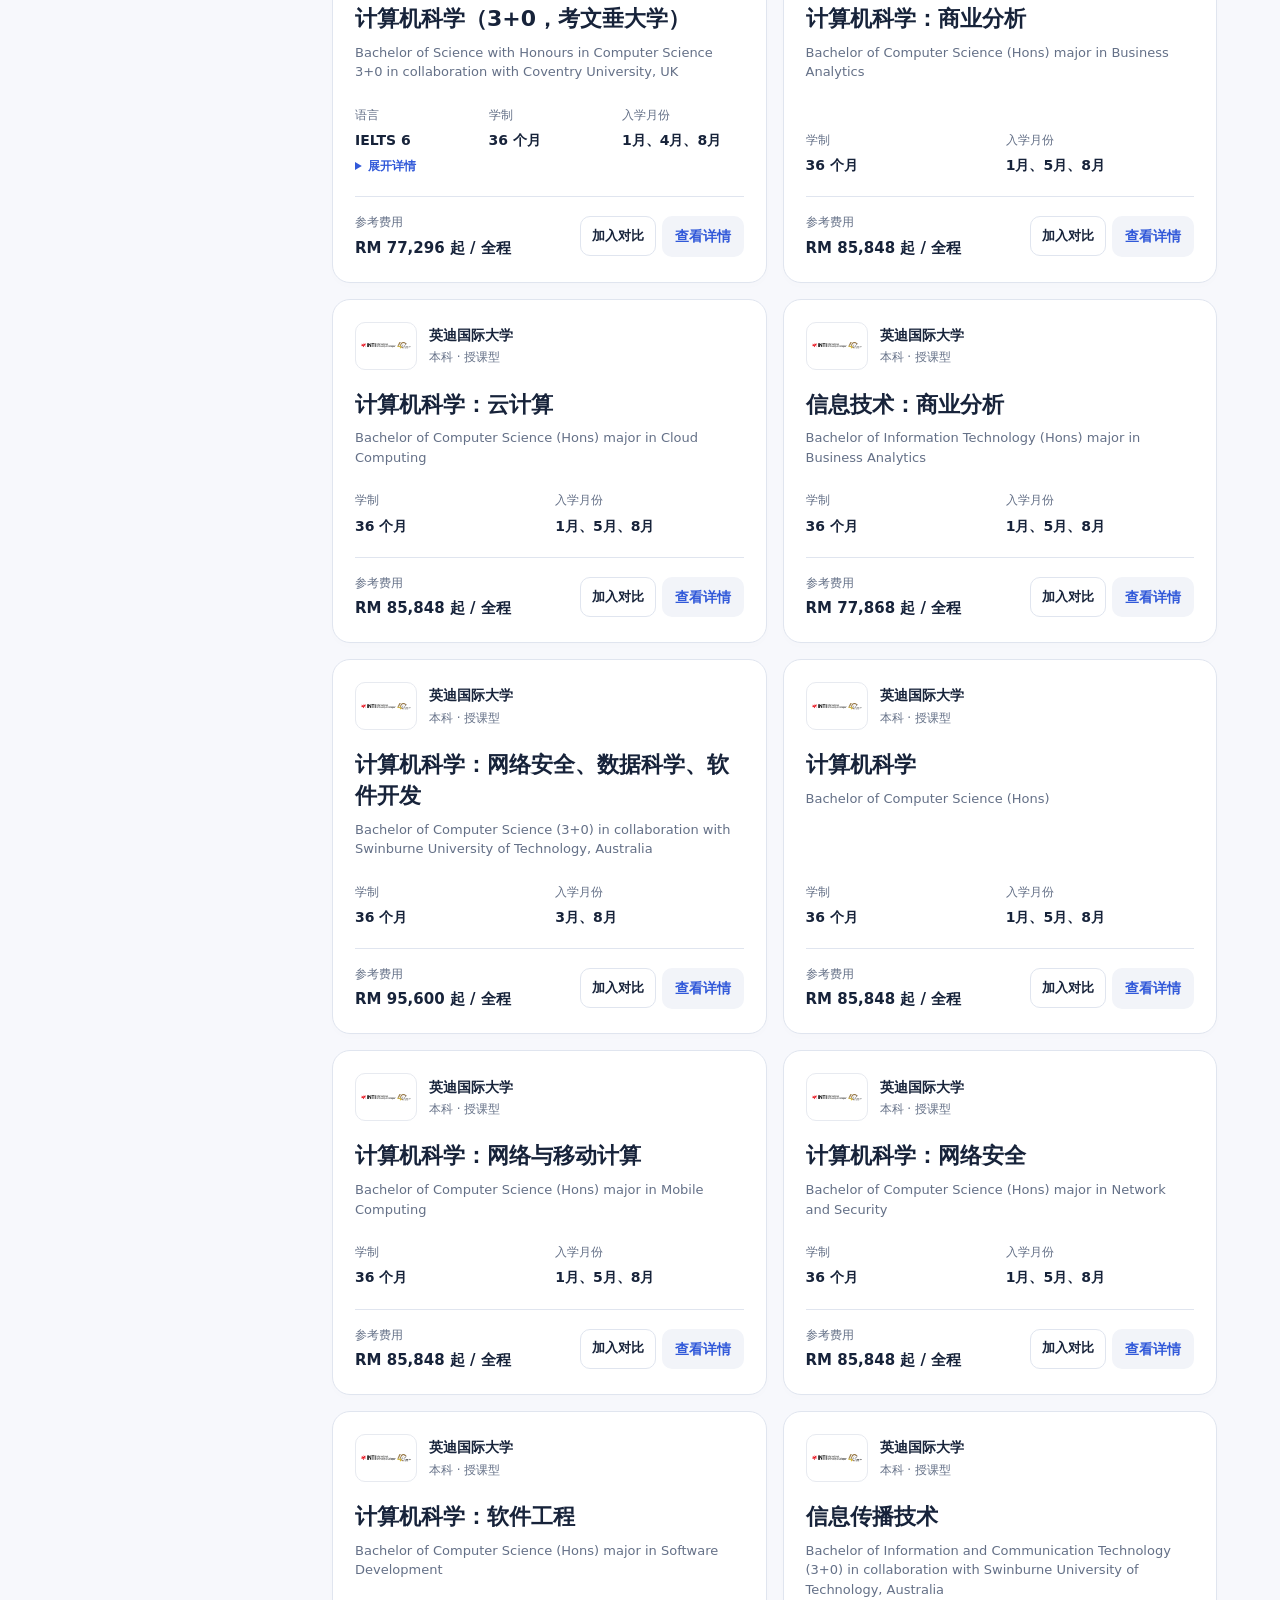
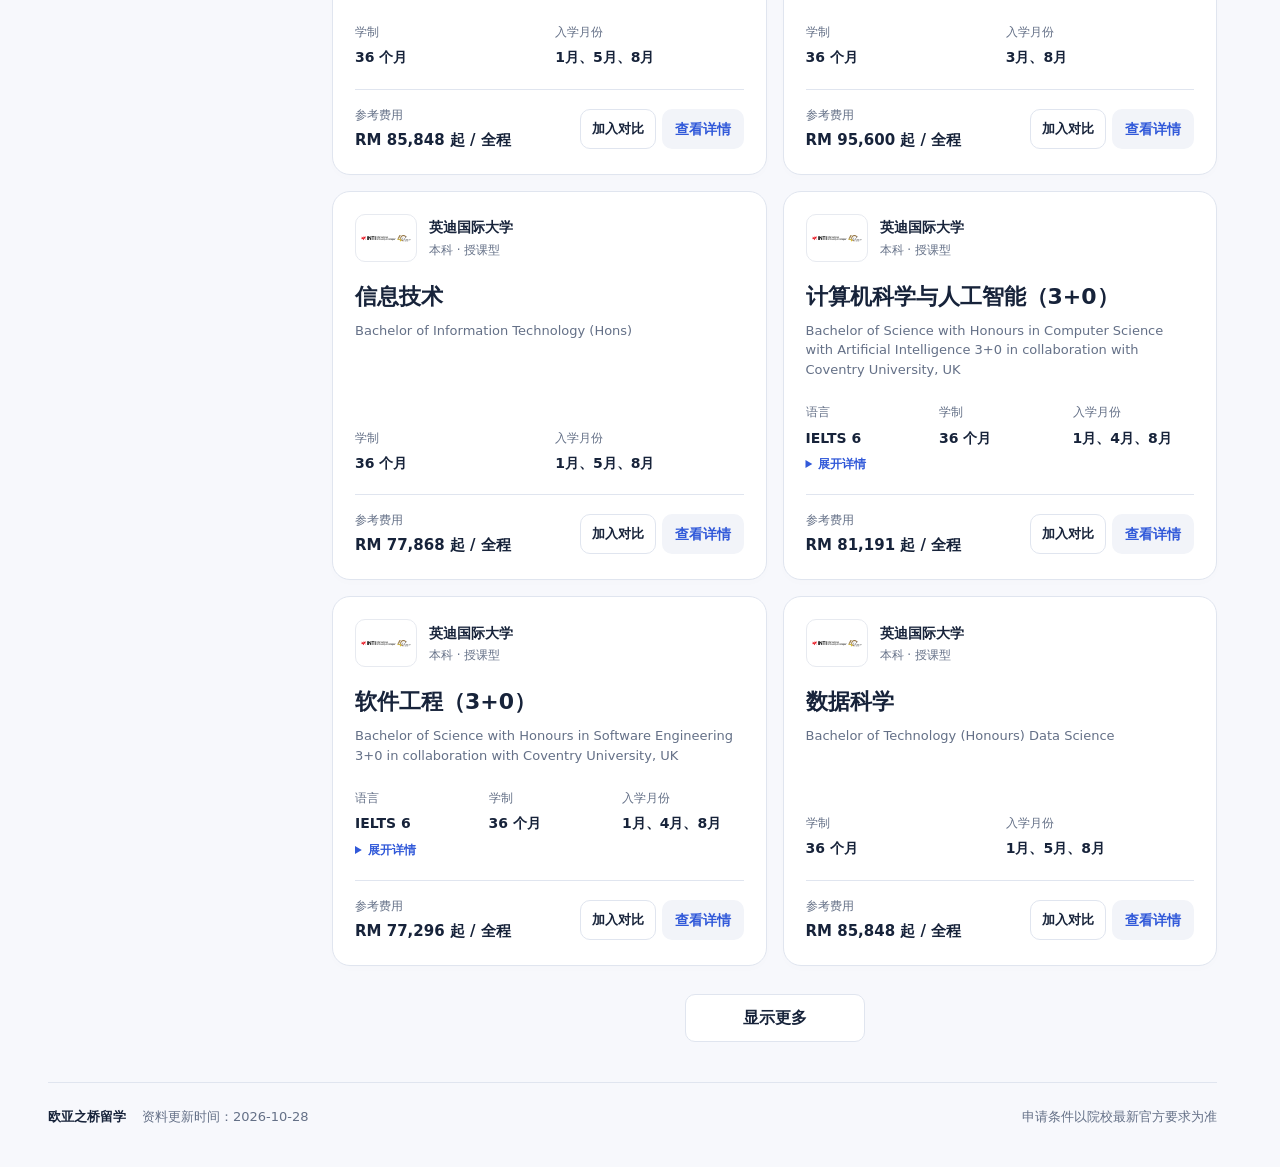
==== commit bea68986: "Publish current student query website" ====
--- a/index.html
+++ b/index.html
@@ -1,6 +1,6 @@
 <!doctype html>
 <html lang="zh-CN"><head><meta charset="utf-8"><meta name="viewport" content="width=device-width,initial-scale=1,viewport-fit=cover">
-<title>马来西亚留学专业查询</title><meta name="description" content="查询马来西亚院校专业、申请要求和学费，按学历、成绩与专业方向初筛适合的课程。"><meta name="theme-color" content="#f7f8fc"><script src="./theme.js?v=04ca59ab5c28aebd"></script><link rel="stylesheet" href="./style.css?v=04ca59ab5c28aebd"><link rel="icon" type="image/svg+xml" href="data:image/svg+xml,%3Csvg%20xmlns%3D%22http%3A%2F%2Fwww.w3.org%2F2000%2Fsvg%22%20viewBox%3D%220%200%2032%2032%22%3E%3Crect%20width%3D%2232%22%20height%3D%2232%22%20rx%3D%227%22%20fill%3D%22%230b0e11%22%2F%3E%3Cpath%20d%3D%22M7%208h8l1%202%201-2h8v16h-8l-1%202-1-2H7z%22%20fill%3D%22%2378d7d0%22%2F%3E%3Cpath%20d%3D%22M16%2010v14%22%20stroke%3D%22%230b0e11%22%20stroke-width%3D%222%22%2F%3E%3C%2Fsvg%3E"></head>
+<title>马来西亚留学专业查询</title><meta name="description" content="查询马来西亚院校专业、申请要求和学费，按学历、成绩与专业方向初筛适合的课程。"><meta name="theme-color" content="#f7f8fc"><script src="./theme.js?v=ab88e24e2500833f"></script><link rel="stylesheet" href="./style.css?v=ab88e24e2500833f"><link rel="icon" type="image/svg+xml" href="data:image/svg+xml,%3Csvg%20xmlns%3D%22http%3A%2F%2Fwww.w3.org%2F2000%2Fsvg%22%20viewBox%3D%220%200%2032%2032%22%3E%3Crect%20width%3D%2232%22%20height%3D%2232%22%20rx%3D%227%22%20fill%3D%22%230b0e11%22%2F%3E%3Cpath%20d%3D%22M7%208h8l1%202%201-2h8v16h-8l-1%202-1-2H7z%22%20fill%3D%22%2378d7d0%22%2F%3E%3Cpath%20d%3D%22M16%2010v14%22%20stroke%3D%22%230b0e11%22%20stroke-width%3D%222%22%2F%3E%3C%2Fsvg%3E"></head>
 <body class="query-page"><main>
 <header class="site-header"><a class="brand" href="./index.html" aria-label="欧亚之桥留学首页"><span class="brand-mark" aria-hidden="true">欧</span><span>欧亚之桥留学</span></a><div class="header-tools"><nav class="page-nav" aria-label="主要导航"><a class="page-link" href="./schools.html">学校介绍</a><a class="page-link" href="./index.html" aria-current="page">专业查询</a><a class="page-link" href="./match.html">条件匹配</a><a class="page-link" href="./overview.html">一览导出</a></nav><button id="themeToggle" class="theme-toggle" type="button" aria-pressed="false"><span aria-hidden="true">☾</span> 夜间模式</button></div></header>
 
@@ -16,4 +16,4 @@
 </div><footer class="site-footer"><div class="footer-credit"><span class="site-brand">欧亚之桥留学</span><span id="dataDate"></span></div><span>申请条件以院校最新官方要求为准</span></footer></main>
 <dialog id="detail" class="detail-panel" aria-labelledby="detailTitle"><div class="detail-bar"><span>专业详情</span><div class="detail-navigation"><button id="previousDetail" class="secondary" type="button" aria-label="查看上一个专业">上一个</button><button id="nextDetail" class="secondary" type="button" aria-label="查看下一个专业">下一个</button><button class="close" aria-label="关闭详情">×</button></div></div><div id="detailBody"></div></dialog>
 <dialog id="copyFallback"><button class="close" aria-label="关闭">×</button><h2>复制文本</h2><p>自动复制未完成，请长按选中下方文字复制。</p><textarea id="copyText" readonly rows="12" aria-label="可复制的专业资料"></textarea></dialog>
-<div id="toast" role="status" aria-live="polite" hidden></div><script src="./uum-guide.js?v=04ca59ab5c28aebd"></script><script src="./ui.js?v=04ca59ab5c28aebd"></script><script src="./detail.js?v=04ca59ab5c28aebd"></script><script src="./compare-export.js?v=04ca59ab5c28aebd"></script><script src="./compare.js?v=04ca59ab5c28aebd"></script><script src="./filters.js?v=04ca59ab5c28aebd"></script><script src="./search.js?v=04ca59ab5c28aebd"></script><script src="./hosted-data.js?v=04ca59ab5c28aebd"></script><script src="./app.js?v=04ca59ab5c28aebd"></script></body></html>
+<div id="toast" role="status" aria-live="polite" hidden></div><script src="./uum-guide.js?v=ab88e24e2500833f"></script><script src="./ui.js?v=ab88e24e2500833f"></script><script src="./programme-poster.js?v=ab88e24e2500833f"></script><script src="./detail.js?v=ab88e24e2500833f"></script><script src="./compare-export.js?v=ab88e24e2500833f"></script><script src="./compare.js?v=ab88e24e2500833f"></script><script src="./filters.js?v=ab88e24e2500833f"></script><script src="./search.js?v=ab88e24e2500833f"></script><script src="./hosted-data.js?v=ab88e24e2500833f"></script><script src="./app.js?v=ab88e24e2500833f"></script></body></html>
--- a/style.css
+++ b/style.css
@@ -39,3 +39,10 @@
 
 /* Keep the established card grid; long requirements expand in place. */
 .query-card .course-fact-preview{display:block}.query-card .course-fact-preview.is-truncated{display:-webkit-box;-webkit-box-orient:vertical;-webkit-line-clamp:3;overflow:hidden}.query-card dd:has(.course-fact-more[open])>.course-fact-preview{display:none}
+
+.live-panel{margin:28px 0 12px;padding:26px;border:1px solid var(--line);border-radius:18px;background:var(--panel)}.live-intro{display:flex;align-items:center;justify-content:space-between;gap:24px}.live-intro h1{font-size:24px;margin:4px 0 8px}.live-intro p,.live-help,.live-profile p{margin:0;color:var(--muted);line-height:1.6}.live-intro button{flex:none}.live-profile{margin-top:24px;padding:20px;border-radius:14px;background:var(--tint)}.live-profile h2{font-size:22px;margin:8px 0}.live-results-heading{display:flex;align-items:baseline;justify-content:space-between;gap:12px;margin:26px 0 8px}.live-results-heading h2{font-size:20px;margin:0}.live-results-heading span,.live-help,.live-reason{font-size:14px;color:var(--muted)}.live-list{display:grid;grid-template-columns:repeat(2,minmax(0,1fr));gap:16px;margin-top:18px}.live-item{min-width:0}.live-item .course-card{height:auto}.live-reason{margin:0 4px 8px;line-height:1.5}#liveError{color:var(--muted);margin-top:16px}@media(max-width:720px){.live-panel{padding:20px;margin-top:18px}.live-intro{align-items:flex-start;flex-direction:column;gap:16px}.live-intro button{width:100%}.live-list{grid-template-columns:1fr}.live-profile h2{font-size:20px}}
+
+.live-options{display:flex;align-items:center;flex-wrap:wrap;gap:10px 18px;border:0;padding:0;margin:18px 0 0}.live-options legend{font-weight:600;font-size:14px;padding:0;margin-bottom:6px}.live-options small{font-weight:400;color:var(--muted)}.live-options label{display:inline-flex;align-items:center;gap:8px;font-size:14px}.live-options input{width:18px;height:18px;min-height:0;margin:0;accent-color:var(--action)}
+
+.live-path{margin:8px 4px 0;color:var(--muted);font-size:14px;line-height:1.6}.live-path summary{cursor:pointer;color:var(--accent);font-weight:600}.live-path p{margin:8px 0}.live-path a{overflow-wrap:anywhere}
+.programme-poster-dialog{width:min(1050px,96vw);max-width:none;max-height:94dvh;padding:0;border:0;border-radius:16px;overflow:auto;background:var(--surface,#fff)}.programme-poster-dialog::backdrop{background:#0009}.programme-poster-bar{display:flex;justify-content:space-between;align-items:center;position:sticky;top:0;padding:14px 20px;background:var(--surface,#fff);z-index:1}.programme-poster-bar button{font-size:26px;line-height:1}.programme-poster-preview{display:grid;grid-template-columns:repeat(2,minmax(0,1fr));gap:20px;padding:20px}.programme-poster-preview figure{margin:0;display:grid;gap:10px}.programme-poster-preview img{width:100%;height:auto}.programme-poster-preview a{display:block;text-align:center;padding:12px;border-radius:8px;background:#1237a0;color:white;text-decoration:none}.programme-poster-preview .programme-poster-all{grid-column:1/-1}@media(max-width:700px){.programme-poster-dialog{width:100vw;height:100dvh;max-height:100dvh;border-radius:0}.programme-poster-preview{grid-template-columns:1fr;padding:14px}}
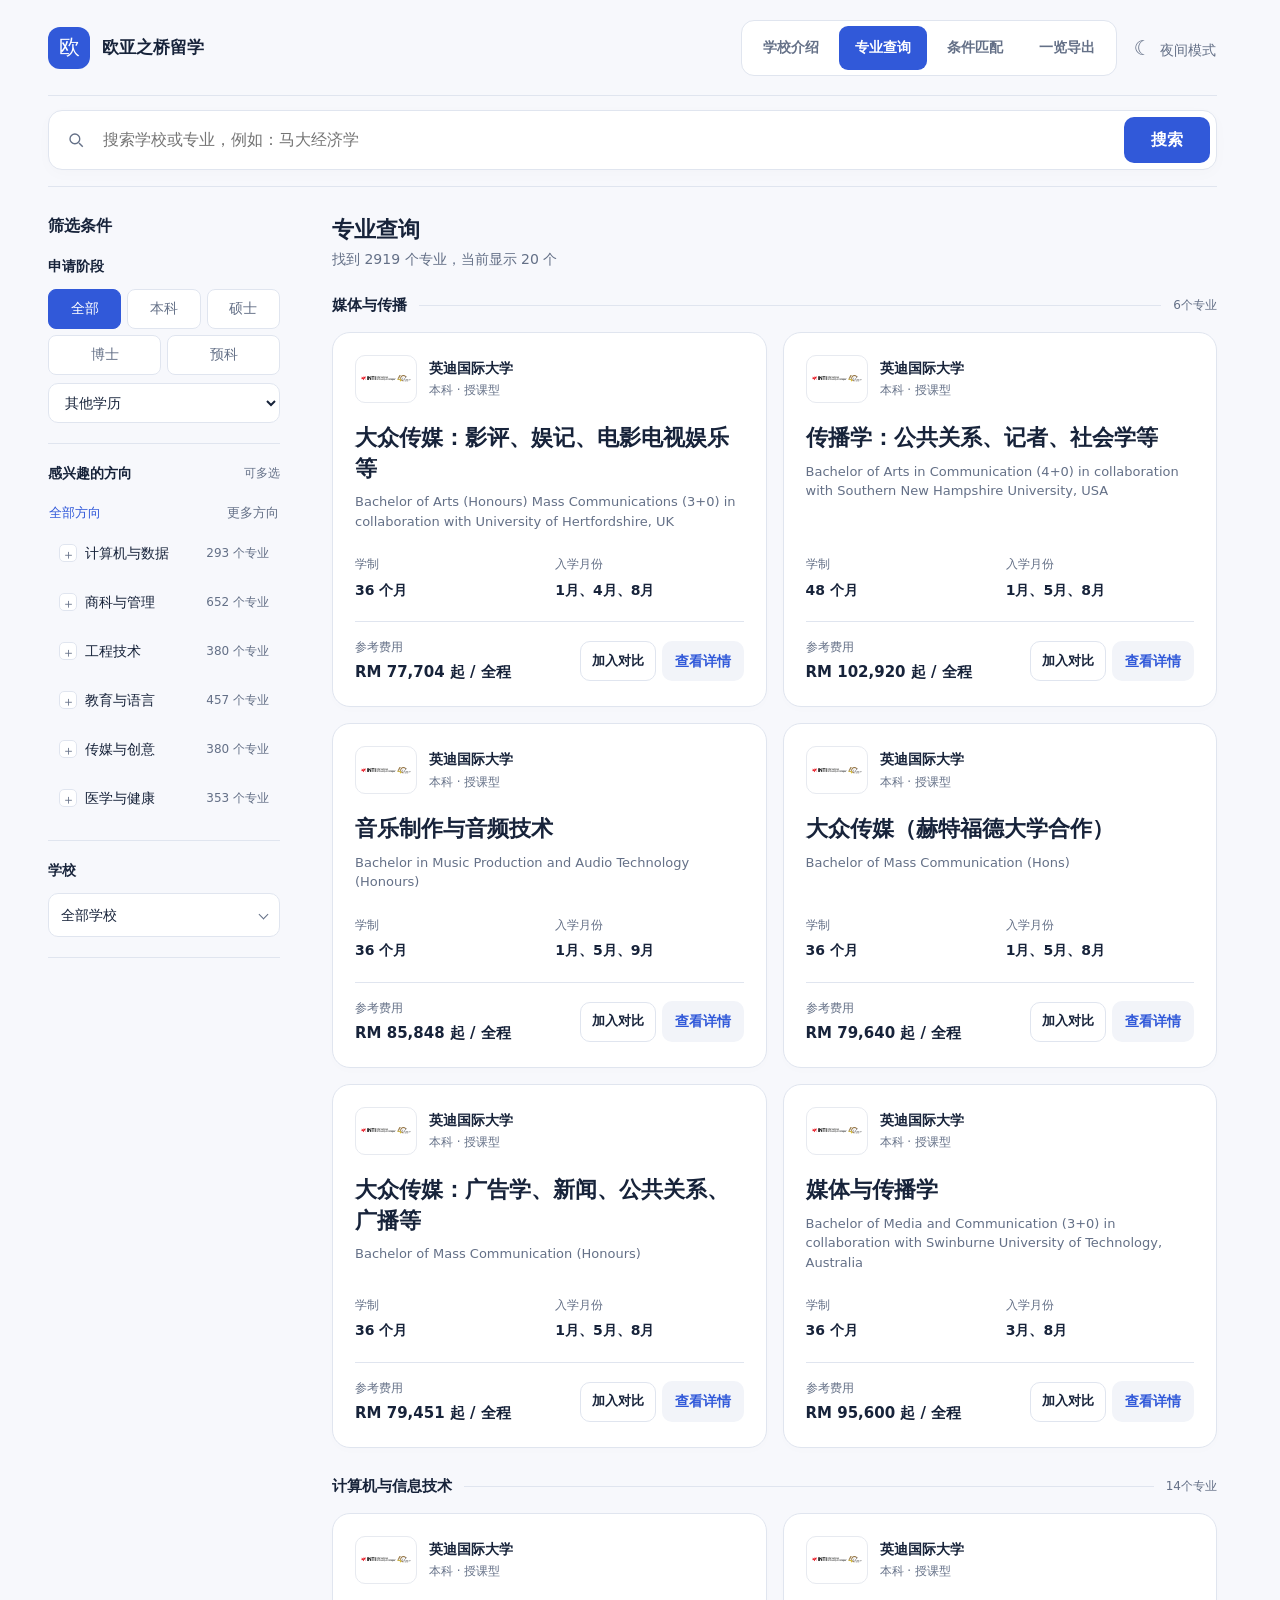
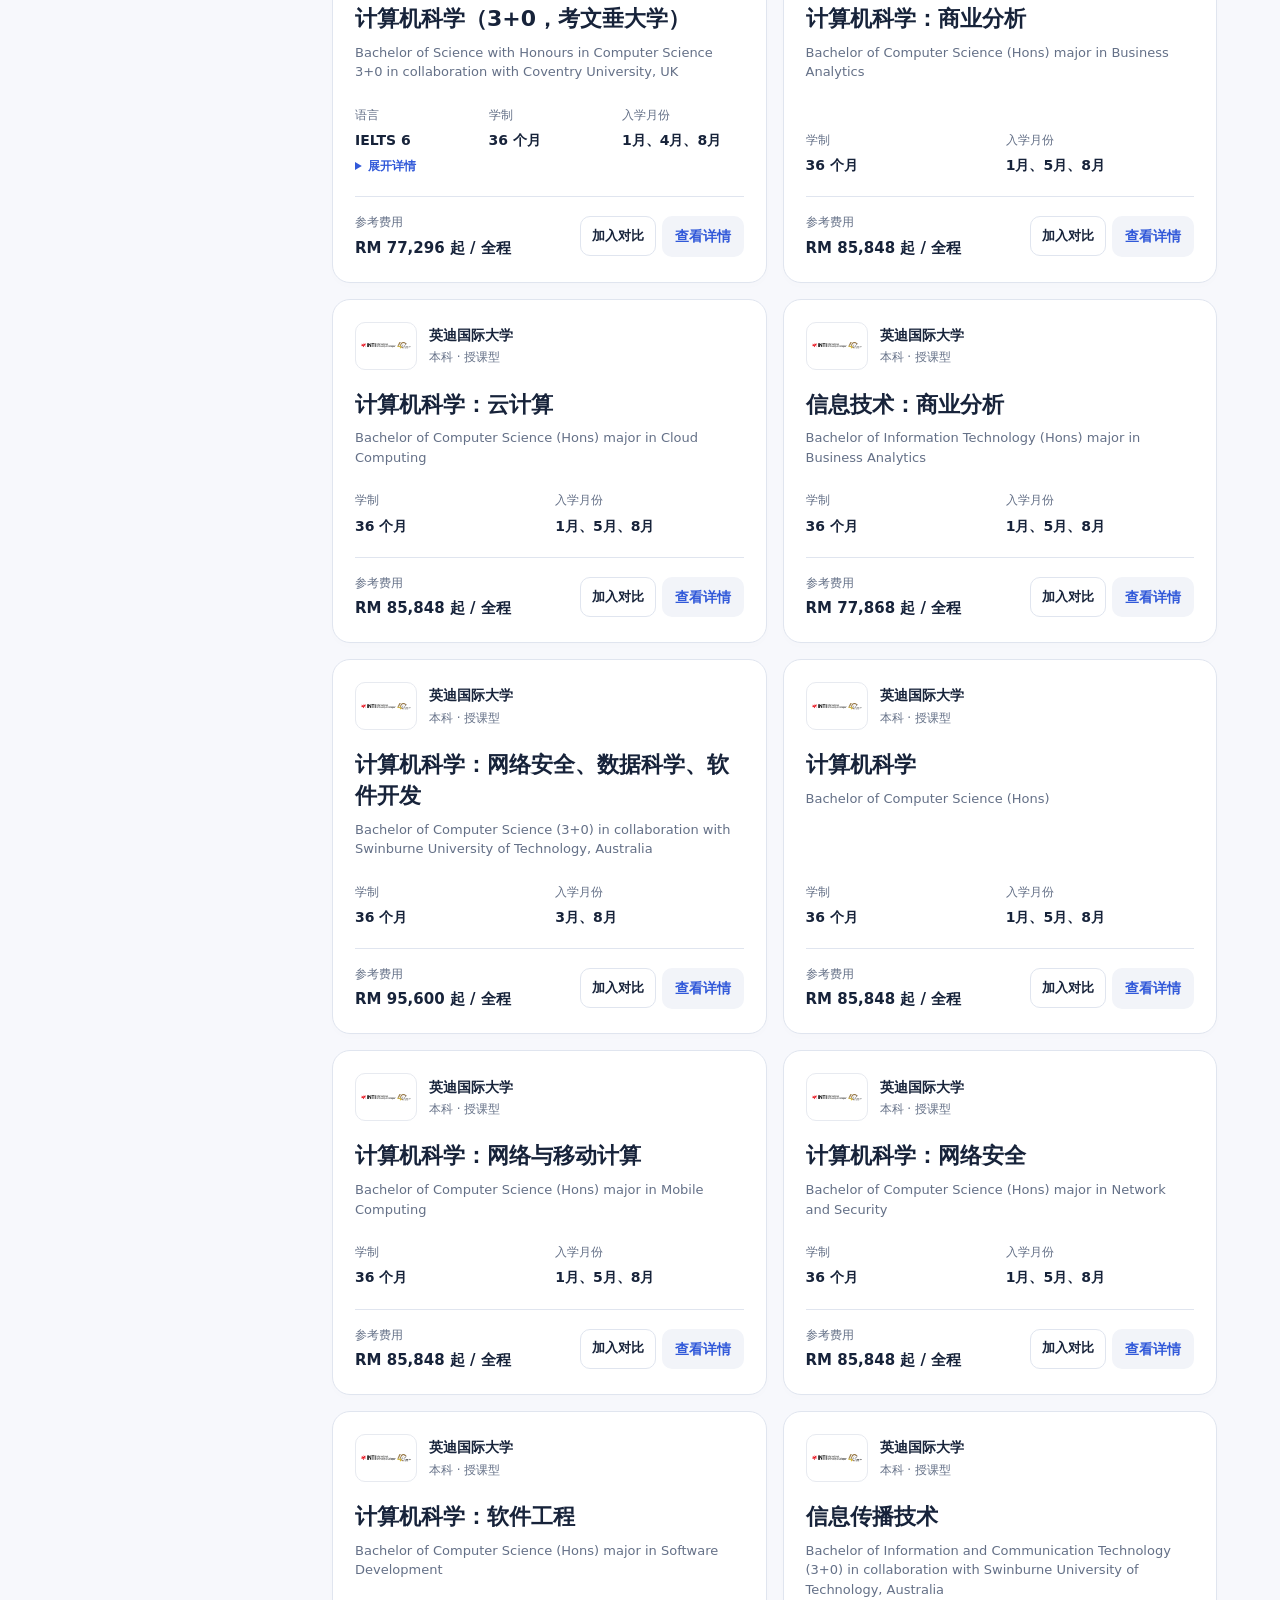
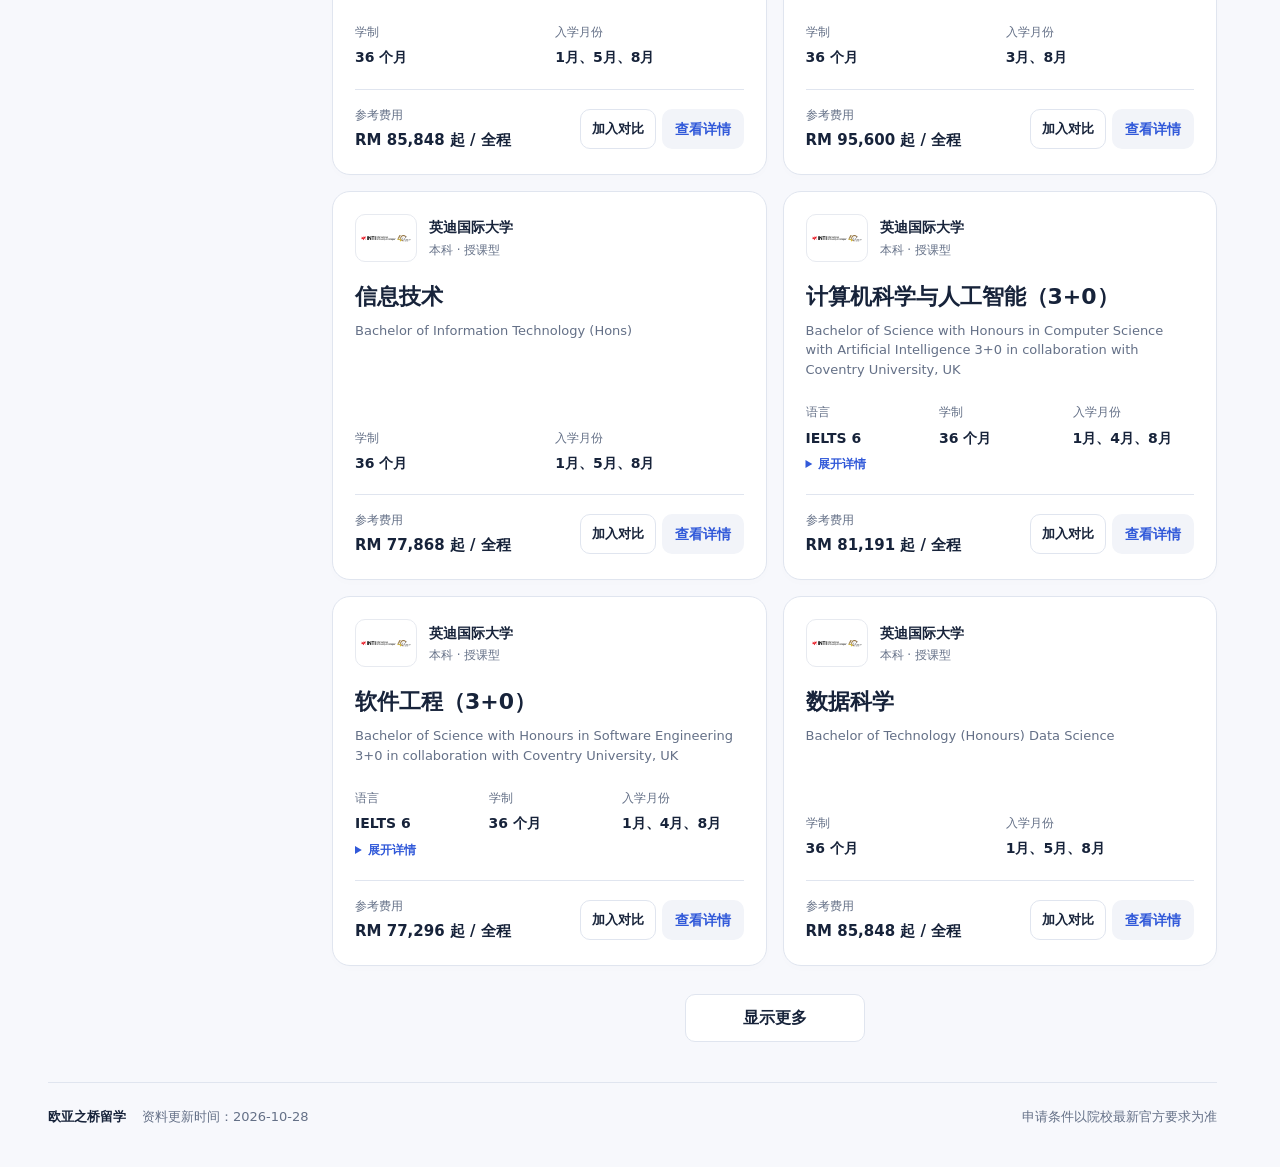
==== commit 3c0452b2: "Update UTM programmes and image exports" ====
--- a/index.html
+++ b/index.html
@@ -1,6 +1,6 @@
 <!doctype html>
 <html lang="zh-CN"><head><meta charset="utf-8"><meta name="viewport" content="width=device-width,initial-scale=1,viewport-fit=cover">
-<title>马来西亚留学专业查询</title><meta name="description" content="查询马来西亚院校专业、申请要求和学费，按学历、成绩与专业方向初筛适合的课程。"><meta name="theme-color" content="#f7f8fc"><script src="./theme.js?v=ab88e24e2500833f"></script><link rel="stylesheet" href="./style.css?v=ab88e24e2500833f"><link rel="icon" type="image/svg+xml" href="data:image/svg+xml,%3Csvg%20xmlns%3D%22http%3A%2F%2Fwww.w3.org%2F2000%2Fsvg%22%20viewBox%3D%220%200%2032%2032%22%3E%3Crect%20width%3D%2232%22%20height%3D%2232%22%20rx%3D%227%22%20fill%3D%22%230b0e11%22%2F%3E%3Cpath%20d%3D%22M7%208h8l1%202%201-2h8v16h-8l-1%202-1-2H7z%22%20fill%3D%22%2378d7d0%22%2F%3E%3Cpath%20d%3D%22M16%2010v14%22%20stroke%3D%22%230b0e11%22%20stroke-width%3D%222%22%2F%3E%3C%2Fsvg%3E"></head>
+<title>马来西亚留学专业查询</title><meta name="description" content="查询马来西亚院校专业、申请要求和学费，按学历、成绩与专业方向初筛适合的课程。"><meta name="theme-color" content="#f7f8fc"><script src="./theme.js?v=b7dec90a5b388c80"></script><link rel="stylesheet" href="./style.css?v=b7dec90a5b388c80"><link rel="icon" type="image/svg+xml" href="data:image/svg+xml,%3Csvg%20xmlns%3D%22http%3A%2F%2Fwww.w3.org%2F2000%2Fsvg%22%20viewBox%3D%220%200%2032%2032%22%3E%3Crect%20width%3D%2232%22%20height%3D%2232%22%20rx%3D%227%22%20fill%3D%22%230b0e11%22%2F%3E%3Cpath%20d%3D%22M7%208h8l1%202%201-2h8v16h-8l-1%202-1-2H7z%22%20fill%3D%22%2378d7d0%22%2F%3E%3Cpath%20d%3D%22M16%2010v14%22%20stroke%3D%22%230b0e11%22%20stroke-width%3D%222%22%2F%3E%3C%2Fsvg%3E"></head>
 <body class="query-page"><main>
 <header class="site-header"><a class="brand" href="./index.html" aria-label="欧亚之桥留学首页"><span class="brand-mark" aria-hidden="true">欧</span><span>欧亚之桥留学</span></a><div class="header-tools"><nav class="page-nav" aria-label="主要导航"><a class="page-link" href="./schools.html">学校介绍</a><a class="page-link" href="./index.html" aria-current="page">专业查询</a><a class="page-link" href="./match.html">条件匹配</a><a class="page-link" href="./overview.html">一览导出</a></nav><button id="themeToggle" class="theme-toggle" type="button" aria-pressed="false"><span aria-hidden="true">☾</span> 夜间模式</button></div></header>
 
@@ -16,4 +16,4 @@
 </div><footer class="site-footer"><div class="footer-credit"><span class="site-brand">欧亚之桥留学</span><span id="dataDate"></span></div><span>申请条件以院校最新官方要求为准</span></footer></main>
 <dialog id="detail" class="detail-panel" aria-labelledby="detailTitle"><div class="detail-bar"><span>专业详情</span><div class="detail-navigation"><button id="previousDetail" class="secondary" type="button" aria-label="查看上一个专业">上一个</button><button id="nextDetail" class="secondary" type="button" aria-label="查看下一个专业">下一个</button><button class="close" aria-label="关闭详情">×</button></div></div><div id="detailBody"></div></dialog>
 <dialog id="copyFallback"><button class="close" aria-label="关闭">×</button><h2>复制文本</h2><p>自动复制未完成，请长按选中下方文字复制。</p><textarea id="copyText" readonly rows="12" aria-label="可复制的专业资料"></textarea></dialog>
-<div id="toast" role="status" aria-live="polite" hidden></div><script src="./uum-guide.js?v=ab88e24e2500833f"></script><script src="./ui.js?v=ab88e24e2500833f"></script><script src="./programme-poster.js?v=ab88e24e2500833f"></script><script src="./detail.js?v=ab88e24e2500833f"></script><script src="./compare-export.js?v=ab88e24e2500833f"></script><script src="./compare.js?v=ab88e24e2500833f"></script><script src="./filters.js?v=ab88e24e2500833f"></script><script src="./search.js?v=ab88e24e2500833f"></script><script src="./hosted-data.js?v=ab88e24e2500833f"></script><script src="./app.js?v=ab88e24e2500833f"></script></body></html>
+<div id="toast" role="status" aria-live="polite" hidden></div><script src="./uum-guide.js?v=b7dec90a5b388c80"></script><script src="./ui.js?v=b7dec90a5b388c80"></script><script src="./programme-poster.js?v=b7dec90a5b388c80"></script><script src="./detail.js?v=b7dec90a5b388c80"></script><script src="./compare-export.js?v=b7dec90a5b388c80"></script><script src="./compare.js?v=b7dec90a5b388c80"></script><script src="./filters.js?v=b7dec90a5b388c80"></script><script src="./search.js?v=b7dec90a5b388c80"></script><script src="./hosted-data.js?v=b7dec90a5b388c80"></script><script src="./app.js?v=b7dec90a5b388c80"></script></body></html>
--- a/style.css
+++ b/style.css
@@ -46,3 +46,4 @@
 
 .live-path{margin:8px 4px 0;color:var(--muted);font-size:14px;line-height:1.6}.live-path summary{cursor:pointer;color:var(--accent);font-weight:600}.live-path p{margin:8px 0}.live-path a{overflow-wrap:anywhere}
 .programme-poster-dialog{width:min(1050px,96vw);max-width:none;max-height:94dvh;padding:0;border:0;border-radius:16px;overflow:auto;background:var(--surface,#fff)}.programme-poster-dialog::backdrop{background:#0009}.programme-poster-bar{display:flex;justify-content:space-between;align-items:center;position:sticky;top:0;padding:14px 20px;background:var(--surface,#fff);z-index:1}.programme-poster-bar button{font-size:26px;line-height:1}.programme-poster-preview{display:grid;grid-template-columns:repeat(2,minmax(0,1fr));gap:20px;padding:20px}.programme-poster-preview figure{margin:0;display:grid;gap:10px}.programme-poster-preview img{width:100%;height:auto}.programme-poster-preview a{display:block;text-align:center;padding:12px;border-radius:8px;background:#1237a0;color:white;text-decoration:none}.programme-poster-preview .programme-poster-all{grid-column:1/-1}@media(max-width:700px){.programme-poster-dialog{width:100vw;height:100dvh;max-height:100dvh;border-radius:0}.programme-poster-preview{grid-template-columns:1fr;padding:14px}}
+.programme-poster-options{padding:12px 20px 16px;border-bottom:1px solid #dce3ee;line-height:1.6}.programme-poster-options p{margin:0 0 8px}.programme-poster-options details{margin:8px 0}.programme-poster-options summary{cursor:pointer}.poster-choices{display:grid;grid-template-columns:repeat(auto-fit,minmax(210px,1fr));gap:6px 14px;padding:10px 0}.poster-choices strong{grid-column:1/-1}.poster-choices label{overflow-wrap:anywhere}.poster-generate{padding:8px 18px;border-radius:8px;background:#1237a0;color:#fff;border:0;cursor:pointer}.poster-generate:disabled{opacity:.6}
